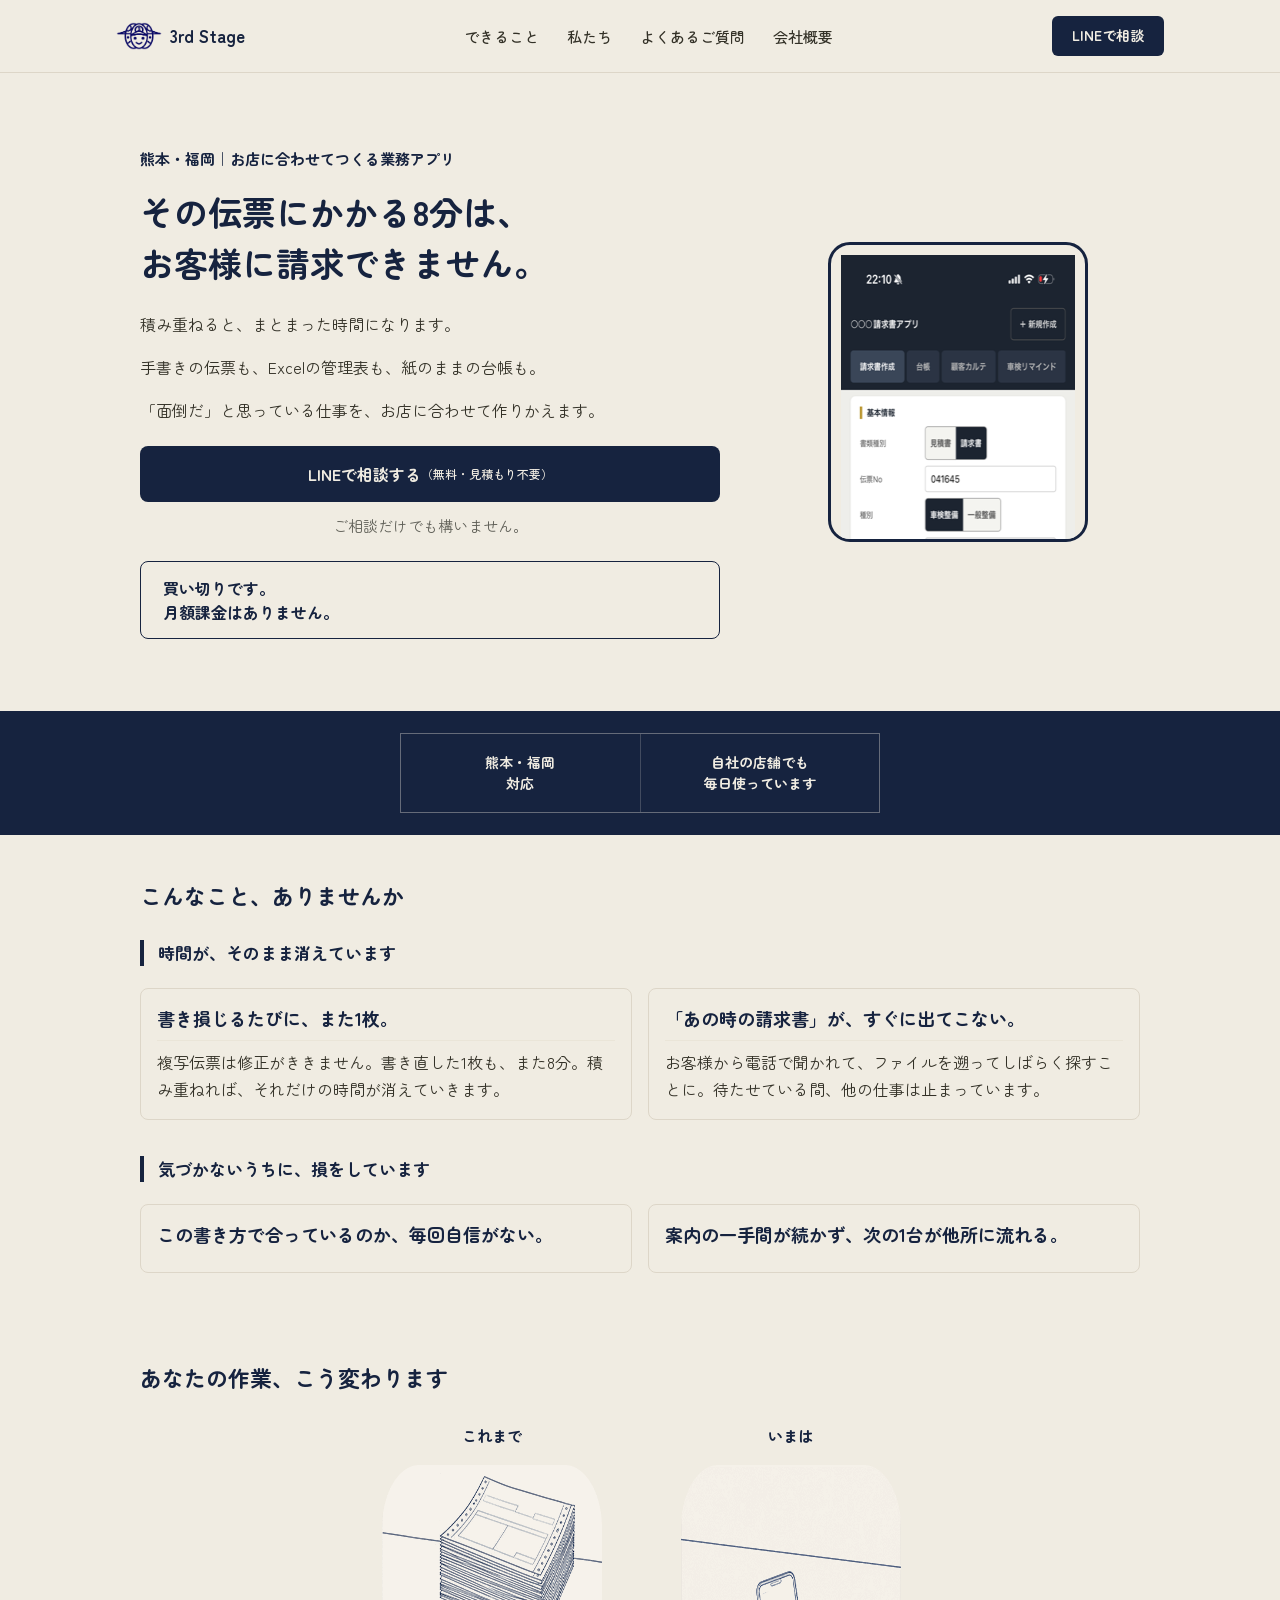
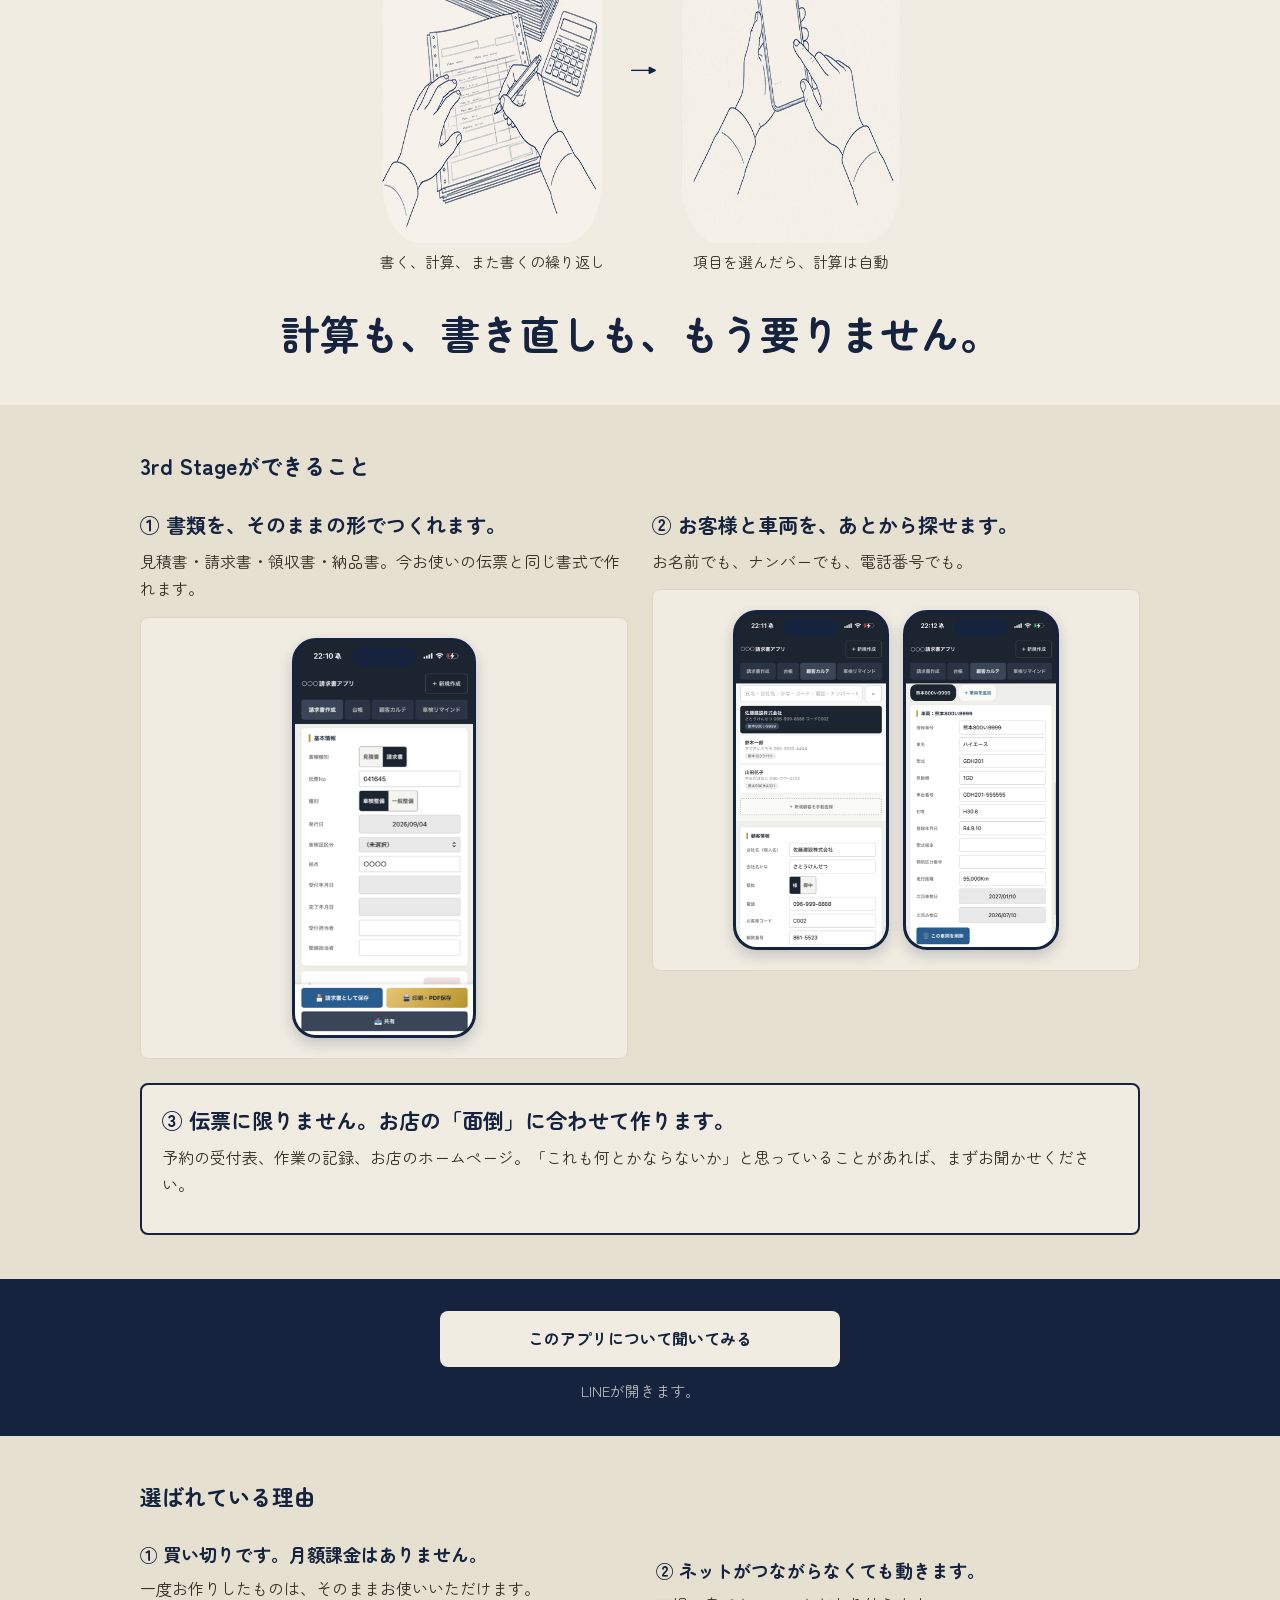
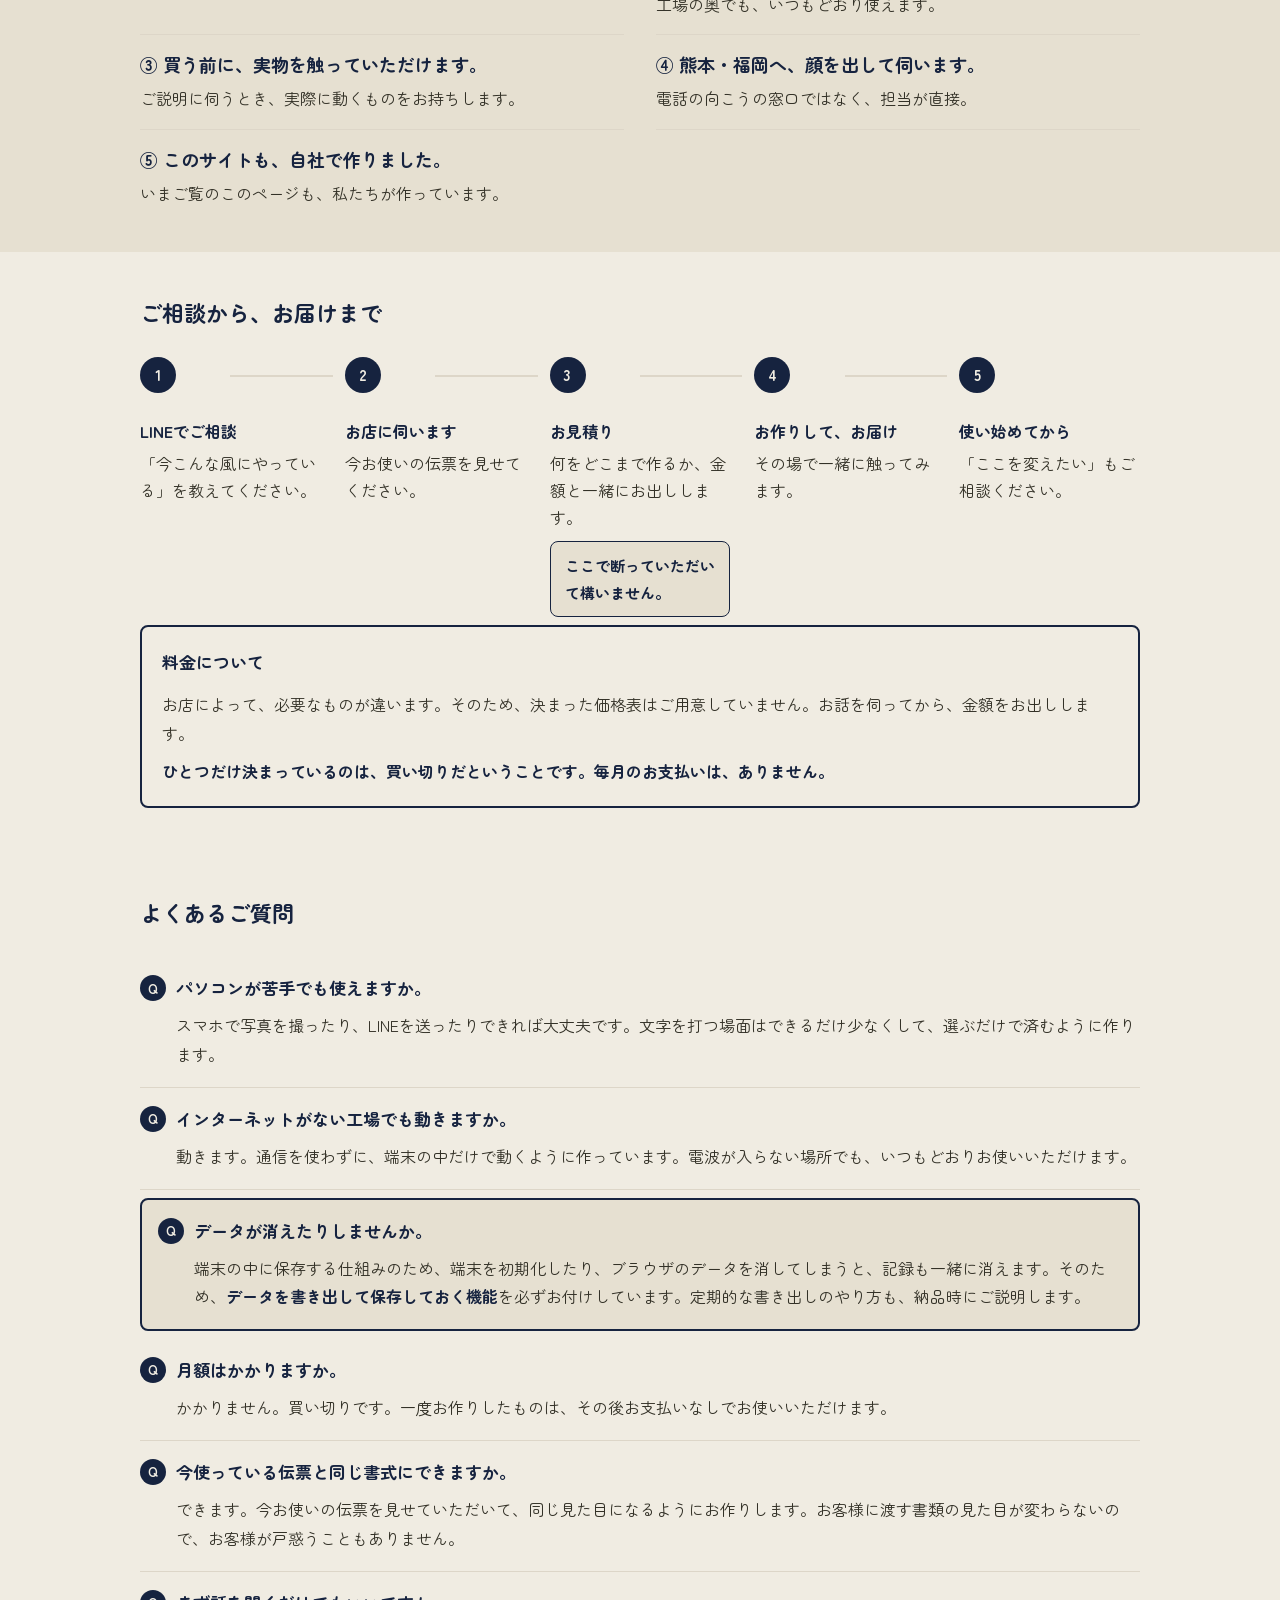
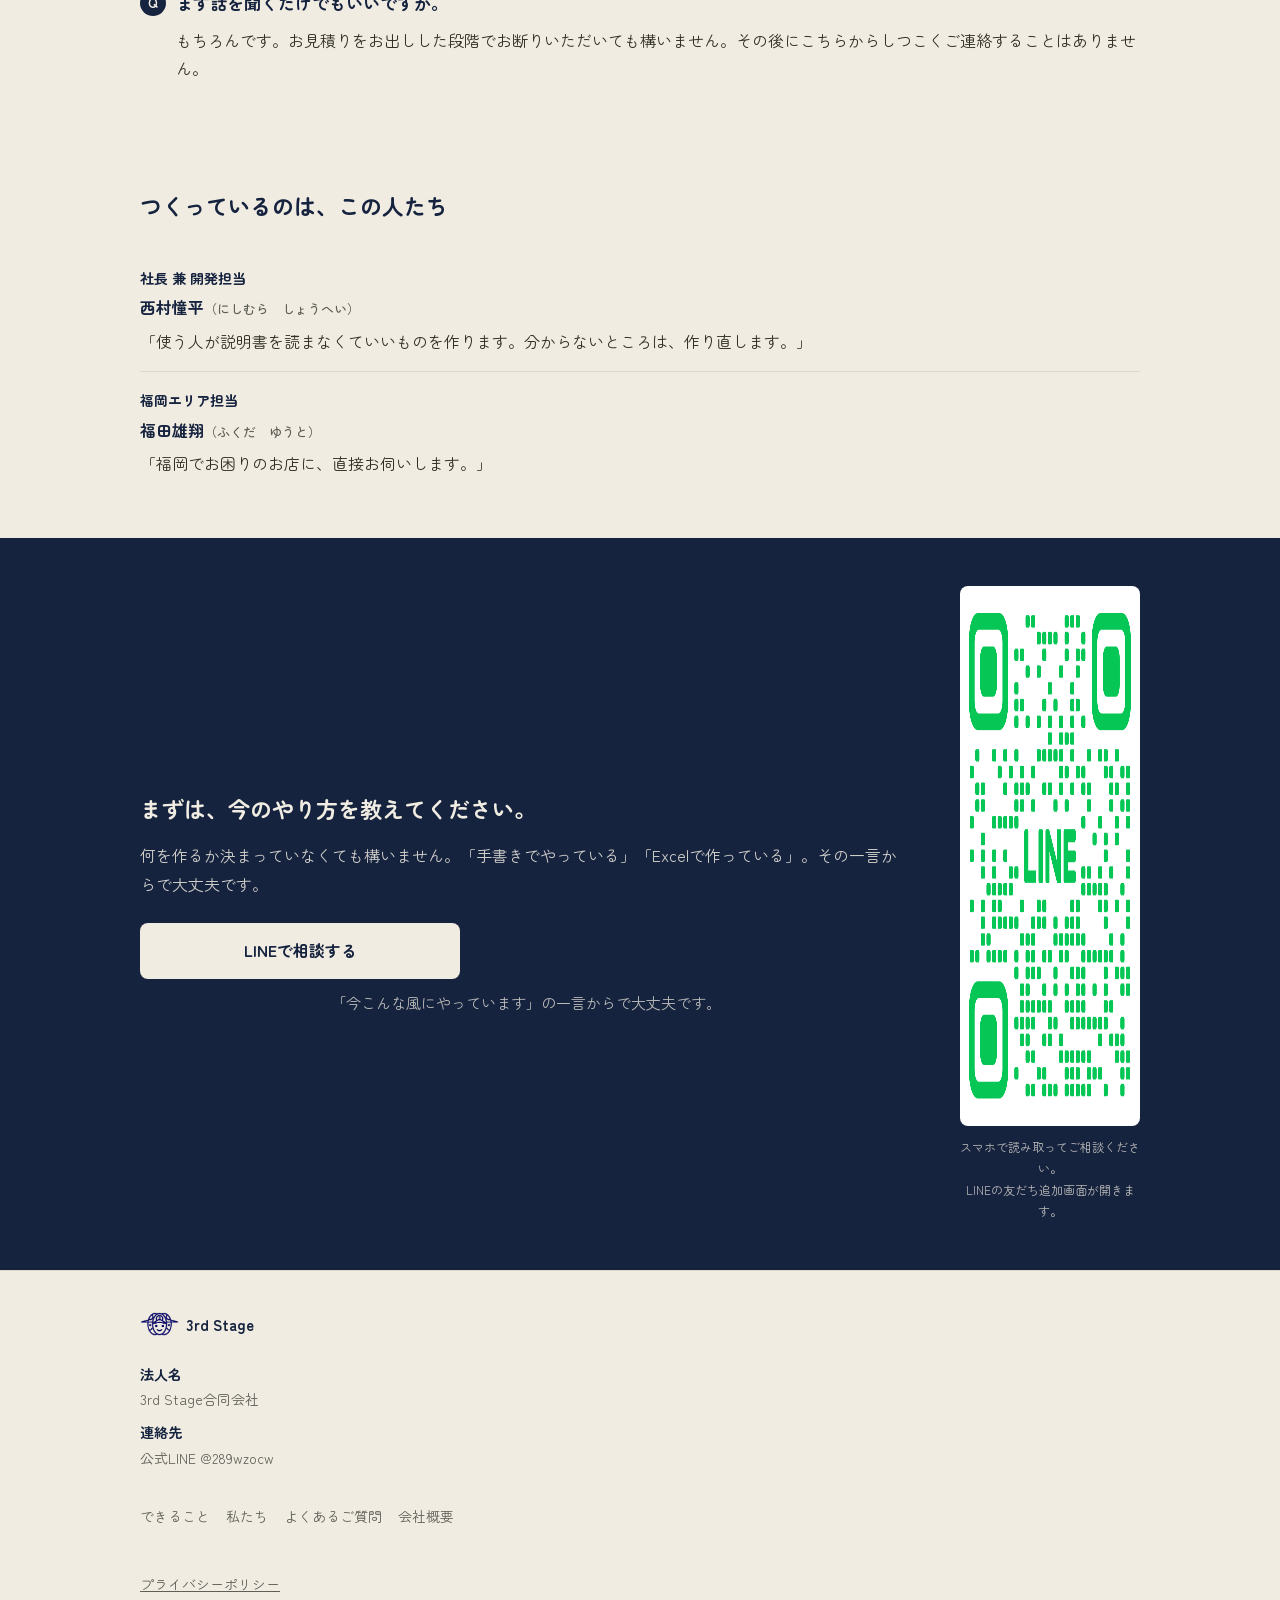
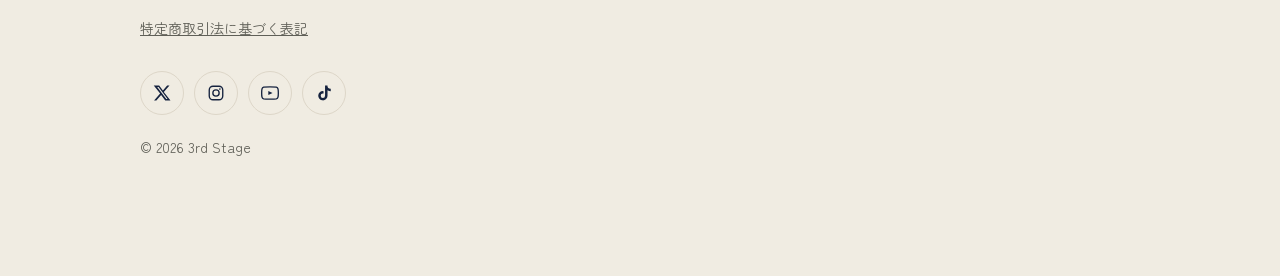
==== site/index.html @ 5455c887 "feat: 3rd Stage公式LPを初回公開用に整備 privacy.html・tokushoho.htmlを新規作成し、SNS実URL・LINE公式URL反映後の 残ブロッカーを解消。素材/許諾" ====
<!DOCTYPE html>
<html lang="ja">
<head>
<meta charset="UTF-8">
<meta name="viewport" content="width=device-width, initial-scale=1, viewport-fit=cover">
<title>3rd Stage｜熊本・福岡のお店の業務をアプリで作りかえます</title>
<meta name="description" content="複写伝票やExcelの管理表、紙の台帳。面倒だと思っている仕事を、お店に合わせたアプリで作りかえます。買い切り・オフライン対応。熊本・福岡の小さなお店へ。">
<meta property="og:title" content="3rd Stage｜熊本・福岡のお店の業務をアプリで作りかえます">
<meta property="og:description" content="複写伝票やExcelの管理表、紙の台帳。面倒だと思っている仕事を、お店に合わせたアプリで作りかえます。買い切り・オフライン対応。">
<meta property="og:type" content="website">
<meta property="og:site_name" content="3rd Stage">
<meta property="og:image" content="assets/img/og-image.jpg">
<!-- TODO:仮 og:url はドメイン確定後に設定 -->
<meta name="twitter:card" content="summary_large_image">
<link rel="icon" href="assets/img/favicon-32.png" sizes="32x32">
<link rel="apple-touch-icon" href="assets/img/apple-touch-icon-180.png">
<link rel="preconnect" href="https://fonts.googleapis.com">
<link rel="preconnect" href="https://fonts.gstatic.com" crossorigin>
<link href="https://fonts.googleapis.com/css2?family=Zen+Maru+Gothic:wght@400;500;700&display=swap" rel="stylesheet">
<link rel="stylesheet" href="assets/css/base.css">
<link rel="stylesheet" href="assets/css/style.css">
</head>
<body>

<!-- ===== 0. ヘッダー ===== -->
<header class="site-header">
  <div class="header-inner">
    <a href="#" class="logo">
      <img src="assets/img/logo-icon.png" alt="3rd Stage" class="logo-icon" width="240" height="146">
      <span class="logo-text">3rd Stage</span>
    </a>
    <nav class="pc-nav">
      <ul>
        <li><a href="#service">できること</a></li>
        <!-- <li><a href="#works">実績</a></li> #works非表示中につき一時的に非表示。復帰時はここも戻す -->
        <li><a href="#about">私たち</a></li>
        <li><a href="#faq">よくあるご質問</a></li>
        <li><a href="#company">会社概要</a></li>
      </ul>
    </nav>
    <a href="https://lin.ee/VlXBZzh" class="pc-cta" target="_blank" rel="noopener">LINEで相談</a>
    <button class="menu-btn" id="menu-open" aria-label="メニューを開く" aria-expanded="false" aria-controls="mobile-menu">
      <svg width="18" height="18" viewBox="0 0 24 24" fill="none" stroke="currentColor" stroke-width="2" stroke-linecap="round" aria-hidden="true"><line x1="3" y1="6" x2="21" y2="6"/><line x1="3" y1="12" x2="21" y2="12"/><line x1="3" y1="18" x2="21" y2="18"/></svg>
      メニュー
    </button>
  </div>
</header>

<div class="mobile-menu" id="mobile-menu" aria-hidden="true">
  <button class="mobile-menu-close" id="menu-close" aria-label="閉じる">&times;</button>
  <nav>
    <a href="#service">できること</a>
    <!-- <a href="#works">実績</a> #works非表示中につき一時的に非表示。復帰時はここも戻す -->
    <a href="#about">私たち</a>
    <a href="#faq">よくあるご質問</a>
    <a href="#company">会社概要</a>
  </nav>
  <div class="cta-wrap">
    <a href="https://lin.ee/VlXBZzh" class="btn-primary" target="_blank" rel="noopener">LINEで相談する</a>
  </div>
</div>

<main>

  <!-- ===== 1. ファーストビュー ===== -->
  <section id="fv">
    <div class="container fv-flex">
      <div class="fv-text">
        <p class="fv-kicker">熊本・福岡｜お店に合わせてつくる業務アプリ</p>
        <h1 class="fv-main">その伝票にかかる8分は、<br>お客様に請求できません。</h1>
        <div class="fv-sub">
          <p>積み重ねると、まとまった時間になります。</p>
          <p>手書きの伝票も、Excelの管理表も、紙のままの台帳も。</p>
          <p>「面倒だ」と思っている仕事を、お店に合わせて作りかえます。</p>
        </div>
        <a href="https://lin.ee/VlXBZzh" class="btn-primary" target="_blank" rel="noopener">LINEで相談する<br><span class="btn-note">（無料・見積もり不要）</span></a>
        <p class="btn-sub-note">ご相談だけでも構いません。</p>
        <div class="fv-emphasis">買い切りです。<br>月額課金はありません。</div>
      </div>
      <div class="fv-visual">
        <div class="phone-frame">
          <!-- 本来は「請求書画面 上部を切り出し＋拡大」の専用ショットに差し替え予定。
               専用素材が撮影できるまでの間、④できることセクションと同じ実画面（app-invoice.png）を暫定流用している -->
          <img src="assets/img/app-invoice.png" alt="請求書作成画面のスマホ表示（仮の伝票データ）" class="fv-shot" width="294" height="640" loading="lazy">
        </div>
      </div>
    </div>
  </section>

  <!-- ===== 2. 信頼バー ===== -->
  <section id="trust">
    <div class="container">
      <!-- 実数字が確定するまで、確定済みの2項目のみ2カラムで表示。
           数字が用意でき次第、下記コメントの2セルを戻してtrust-grid--2をtrust-gridに戻す -->
      <div class="trust-grid trust-grid--2">
        <div class="trust-cell">熊本・福岡<br>対応</div>
        <!-- <div class="trust-cell">制作アプリ<br><span class="todo">仮</span>◯本</div> -->
        <!-- <div class="trust-cell">導入店舗<br><span class="todo">仮</span>◯店</div> --> <!-- TODO:仮 1店の場合は「導入店舗の声を掲載」に差し替え -->
        <div class="trust-cell">自社の店舗でも<br>毎日使っています</div>
      </div>
    </div>
  </section>

  <!-- ===== 3. お困りごと ===== -->
  <section id="trouble">
    <div class="container">
      <h2 class="section-heading">こんなこと、ありませんか</h2>

      <div class="trouble-group">
        <p class="trouble-group-heading">時間が、そのまま消えています</p>
        <div class="trouble-group-flex">
          <div class="trouble-card">
            <p class="trouble-card-title">書き損じるたびに、また1枚。</p>
            <div class="trouble-card-divider"></div>
            <p class="trouble-card-body">複写伝票は修正がききません。書き直した1枚も、また8分。積み重ねれば、それだけの時間が消えていきます。</p>
          </div>
          <div class="trouble-card">
            <p class="trouble-card-title">「あの時の請求書」が、すぐに出てこない。</p>
            <div class="trouble-card-divider"></div>
            <p class="trouble-card-body">お客様から電話で聞かれて、ファイルを遡ってしばらく探すことに。待たせている間、他の仕事は止まっています。</p>
          </div>
        </div>
      </div>

      <div class="trouble-group">
        <p class="trouble-group-heading">気づかないうちに、損をしています</p>
        <div class="trouble-group-flex">
          <div class="trouble-card">
            <p class="trouble-card-title">この書き方で合っているのか、毎回自信がない。</p>
          </div>
          <div class="trouble-card">
            <p class="trouble-card-title">案内の一手間が続かず、次の1台が他所に流れる。</p>
          </div>
        </div>
      </div>
    </div>
  </section>

  <!-- ===== 3.5 ビフォーアフター（新規追加） ===== -->
  <section id="before-after">
    <div class="container">
      <h2 class="section-heading">あなたの作業、こう変わります</h2>
      <div class="ba-flex">
        <p class="ba-label">これまで</p>
        <span aria-hidden="true"></span>
        <p class="ba-label">いまは</p>

        <div class="ba-block">
          <img class="ba-visual" src="assets/img/illust-tegaki.png" alt="複写伝票に手書きし、電卓で計算している様子" width="374" height="378" loading="lazy">
          <p class="ba-caption">書く、計算、また書くの繰り返し</p>
        </div>
        <div class="ba-arrow" aria-hidden="true">→</div>
        <div class="ba-block">
          <img class="ba-visual" src="assets/img/illust-sumaho.png" alt="スマホで項目を選んで入力している様子" width="374" height="378" loading="lazy">
          <p class="ba-caption">項目を選んだら、計算は自動</p>
        </div>
      </div>
      <p class="ba-closing">計算も、書き直しも、もう要りません。</p>
    </div>
  </section>

  <!-- ===== 4. 3rdStageができること ===== -->
  <section id="service">
    <div class="container">
      <h2 class="section-heading">3rd Stageができること</h2>

      <div class="service-grid-top">
        <div class="service-item">
          <p class="service-title">① 書類を、そのままの形でつくれます。</p>
          <p class="service-body">見積書・請求書・領収書・納品書。今お使いの伝票と同じ書式で作れます。</p>
          <div class="app-shot-stage">
            <div class="device-frame">
              <img src="assets/img/app-invoice.png" alt="請求書作成画面のスマホ表示（仮の伝票データ）" width="294" height="640" loading="lazy">
            </div>
          </div>
        </div>
        <div class="service-item">
          <p class="service-title">② お客様と車両を、あとから探せます。<!-- TODO: 業種別LPでは「車両」→「お客様の記録」に差し替え --></p>
          <p class="service-body">お名前でも、ナンバーでも、電話番号でも。</p>
          <div class="app-shot-stage two-up">
            <div class="device-frame">
              <img src="assets/img/app-customer-search.png" alt="顧客をナンバーや名前で検索する画面（仮の顧客データ）" width="294" height="640" loading="lazy">
            </div>
            <div class="device-frame">
              <img src="assets/img/app-vehicle.png" alt="車両情報を表示する画面（仮の車検証データ）" width="294" height="640" loading="lazy">
            </div>
          </div>
        </div>
      </div>

      <div class="service-item emphasis">
        <p class="service-title">③ 伝票に限りません。お店の「面倒」に合わせて作ります。</p>
        <p class="service-body">予約の受付表、作業の記録、お店のホームページ。「これも何とかならないか」と思っていることがあれば、まずお聞かせください。</p>
        <!-- 実画面スクリーンショットが撮影できるまで非表示。撮影後は以下を戻す
        <div class="placeholder-box ratio-16-10">[ミエルカ 統計画面]</div> TODO:仮 仮データ_サンプル.jsonで撮影して差し替え -->
      </div>
    </div>
  </section>

  <!-- ===== 5. 導入事例（店名・実物写真・お客様の声が掲載許諾/素材待ちのため非表示中） ===== -->
  <!-- <template>は中身がブラウザに描画されないタグ。素材と許諾が揃ったら
       この<template>タグと閉じタグだけを削除すれば元のまま復帰する -->
  <template data-hidden-section="case">
  <section id="case">
    <div class="container">
      <h2 class="section-heading">導入していただいています</h2>
      <p class="case-store">熊本県内・整備工場A様<!-- TODO:仮 実名は掲載許諾待ち --></p>

      <div class="case-flex">
        <div class="case-block">
          <p class="case-label">これまで</p>
          <div class="placeholder-box ratio-4-3">[手書き複写伝票の実物写真]<!-- TODO:仮 自然光・無地背景・水平で撮影して差し替え --></div>
          <p class="case-text">複写伝票に手書き。控えはファイルに綴じて保管。</p>
        </div>
        <div class="case-arrow" aria-hidden="true">→</div>
        <div class="case-block">
          <p class="case-label">いまは</p>
          <div class="placeholder-box ratio-4-3">[アプリの請求書画面]<!-- TODO:仮 ダミーデータで撮影して差し替え --></div>
          <p class="case-text">選ぶだけで1枚できあがり。過去の分もお名前で探せます。</p>
        </div>
      </div>

      <div class="case-voice">
        「<span class="todo">仮</span>お客様の声」<!-- TODO:仮 掲載許諾が下りなければこのブロックごと非表示（構造は崩れない） -->
        <span class="who">— A様</span>
      </div>
    </div>
  </section>
  </template>

  <!-- ===== 6. 中間CTA ===== -->
  <section id="mid-cta">
    <div class="container mid-cta-container">
      <a href="https://lin.ee/VlXBZzh" class="btn-primary" target="_blank" rel="noopener">このアプリについて聞いてみる</a>
      <p class="btn-sub-note">LINEが開きます。</p>
    </div>
  </section>

  <!-- ===== 7. 制作実績（サムネイル4点が未撮影のため非表示中） ===== -->
  <!-- サムネイル画像が揃ったら<template>タグと閉じタグだけ削除すれば復帰する。
       復帰時はヘッダーPCナビ・モバイルメニュー・フッターナビの「実績」リンク（#works）も合わせて戻すこと -->
  <template data-hidden-section="works">
  <section id="works">
    <div class="container">
      <h2 class="section-heading">つくったもの</h2>
      <div class="works-grid">
        <div class="works-item">
          <div class="placeholder-box ratio-4-3">[サムネイル]</div>
          <div class="works-body">
            <p class="works-name">ケンズ請求書アプリ</p>
            <p class="works-desc">整備工場向け 見積・請求</p>
            <span class="works-tag">業務アプリ</span>
          </div>
        </div>
        <div class="works-item">
          <div class="placeholder-box ratio-4-3">[サムネイル]</div>
          <div class="works-body">
            <p class="works-name">ミエルカ</p>
            <p class="works-desc">売上管理・分析</p>
            <span class="works-tag">業務アプリ</span>
          </div>
        </div>
        <div class="works-item">
          <div class="placeholder-box ratio-4-3">[サムネイル]</div>
          <div class="works-body">
            <p class="works-name">SKZK診断</p>
            <p class="works-desc">診断コンテンツサイト</p>
            <span class="works-tag">サイト制作</span>
          </div>
        </div>
        <div class="works-item">
          <div class="placeholder-box ratio-4-3">[サムネイル]</div>
          <div class="works-body">
            <p class="works-name">ガチャグイッ!!</p>
            <p class="works-desc">飲みげーアプリ</p>
            <span class="works-tag">アプリ（iOS）</span>
          </div>
        </div>
      </div>
    </div>
  </section>
  </template>

  <!-- ===== 8. 選ばれる理由 ===== -->
  <section id="reasons">
    <div class="container">
      <h2 class="section-heading">選ばれている理由</h2>
      <div class="reasons-grid">
        <div class="reason-item">
          <p class="reason-title">① 買い切りです。月額課金はありません。</p>
          <p class="reason-body">一度お作りしたものは、そのままお使いいただけます。</p>
        </div>
        <div class="reason-item">
          <p class="reason-title">② ネットがつながらなくても動きます。</p>
          <p class="reason-body">工場の奥でも、いつもどおり使えます。</p>
        </div>
        <div class="reason-item">
          <p class="reason-title">③ 買う前に、実物を触っていただけます。</p>
          <p class="reason-body">ご説明に伺うとき、実際に動くものをお持ちします。</p>
        </div>
        <div class="reason-item">
          <p class="reason-title">④ 熊本・福岡へ、顔を出して伺います。</p>
          <p class="reason-body">電話の向こうの窓口ではなく、担当が直接。</p>
        </div>
        <div class="reason-item full">
          <p class="reason-title">⑤ このサイトも、自社で作りました。</p>
          <p class="reason-body">いまご覧のこのページも、私たちが作っています。</p>
        </div>
      </div>
    </div>
  </section>

  <!-- ===== 9. 流れ + 料金 ===== -->
  <section id="flow">
    <div class="container">
      <h2 class="section-heading">ご相談から、お届けまで</h2>

      <div class="flow-flex">
        <div class="flow-step">
          <div class="flow-num">1</div>
          <div>
            <p class="flow-title">LINEでご相談</p>
            <p class="flow-body">「今こんな風にやっている」を教えてください。</p>
          </div>
        </div>
        <div class="flow-step">
          <div class="flow-num">2</div>
          <div>
            <p class="flow-title">お店に伺います</p>
            <p class="flow-body">今お使いの伝票を見せてください。</p>
          </div>
        </div>
        <div class="flow-step">
          <div class="flow-num">3</div>
          <div>
            <p class="flow-title">お見積り</p>
            <p class="flow-body">何をどこまで作るか、金額と一緒にお出しします。</p>
            <div class="flow-emphasis">ここで断っていただいて構いません。</div>
          </div>
        </div>
        <div class="flow-step">
          <div class="flow-num">4</div>
          <div>
            <p class="flow-title">お作りして、お届け</p>
            <p class="flow-body">その場で一緒に触ってみます。</p>
          </div>
        </div>
        <div class="flow-step">
          <div class="flow-num">5</div>
          <div>
            <p class="flow-title">使い始めてから</p>
            <p class="flow-body">「ここを変えたい」もご相談ください。</p>
          </div>
        </div>
      </div>

      <div class="price-box">
        <p class="price-heading">料金について</p>
        <p class="price-body">
          お店によって、必要なものが違います。そのため、決まった価格表はご用意していません。お話を伺ってから、金額をお出しします。
          <span class="strong-line">ひとつだけ決まっているのは、買い切りだということです。毎月のお支払いは、ありません。</span>
        </p>
      </div>
    </div>
  </section>

  <!-- ===== 10. よくあるご質問 ===== -->
  <section id="faq">
    <div class="container">
      <h2 class="section-heading">よくあるご質問</h2>

      <div class="faq-item">
        <p class="faq-q"><span class="badge">Q</span>パソコンが苦手でも使えますか。</p>
        <p class="faq-a">スマホで写真を撮ったり、LINEを送ったりできれば大丈夫です。文字を打つ場面はできるだけ少なくして、選ぶだけで済むように作ります。</p>
      </div>

      <div class="faq-item">
        <p class="faq-q"><span class="badge">Q</span>インターネットがない工場でも動きますか。</p>
        <p class="faq-a">動きます。通信を使わずに、端末の中だけで動くように作っています。電波が入らない場所でも、いつもどおりお使いいただけます。</p>
      </div>

      <div class="faq-item emphasis">
        <p class="faq-q"><span class="badge">Q</span>データが消えたりしませんか。</p>
        <p class="faq-a">端末の中に保存する仕組みのため、端末を初期化したり、ブラウザのデータを消してしまうと、記録も一緒に消えます。そのため、<strong>データを書き出して保存しておく機能</strong>を必ずお付けしています。定期的な書き出しのやり方も、納品時にご説明します。</p>
      </div>

      <div class="faq-item">
        <p class="faq-q"><span class="badge">Q</span>月額はかかりますか。</p>
        <p class="faq-a">かかりません。買い切りです。一度お作りしたものは、その後お支払いなしでお使いいただけます。</p>
      </div>

      <div class="faq-item">
        <p class="faq-q"><span class="badge">Q</span>今使っている伝票と同じ書式にできますか。</p>
        <p class="faq-a">できます。今お使いの伝票を見せていただいて、同じ見た目になるようにお作りします。お客様に渡す書類の見た目が変わらないので、お客様が戸惑うこともありません。</p>
      </div>

      <div class="faq-item">
        <p class="faq-q"><span class="badge">Q</span>まず話を聞くだけでもいいですか。</p>
        <p class="faq-a">もちろんです。お見積りをお出しした段階でお断りいただいても構いません。その後にこちらからしつこくご連絡することはありません。</p>
      </div>
    </div>
  </section>

  <!-- ===== 11. 私たちについて ===== -->
  <section id="about">
    <div class="container">
      <h2 class="section-heading">つくっているのは、この人たち</h2>

      <!-- メンバー写真2名分は撮影・掲載可否確認待ちのため非表示。
           用意でき次第、各member-itemの直後に
           <div class="member-photo"><img src="assets/img/member-xxx.jpg" alt="..." width="80" height="80"></div>
           をmember-bodyの前に戻す（member-photoのCSSは維持済み） -->
      <div class="member-item">
        <div class="member-body">
          <p class="member-role">社長 兼 開発担当</p>
          <p class="member-name">西村憧平<span class="member-kana">（にしむら　しょうへい）</span></p>
          <p class="member-quote">「使う人が説明書を読まなくていいものを作ります。分からないところは、作り直します。」</p>
        </div>
      </div>

      <div class="member-item">
        <div class="member-body">
          <p class="member-role">福岡エリア担当<!-- TODO:仮 掲載可否 確認待ち --></p>
          <p class="member-name">福田雄翔<span class="member-kana">（ふくだ　ゆうと）</span></p>
          <p class="member-quote">「福岡でお困りのお店に、直接お伺いします。」</p>
        </div>
      </div>
    </div>
  </section>

  <!-- ===== 12. 最終CTA ===== -->
  <section id="final-cta">
    <div class="container final-flex">
      <div class="final-text">
        <h2 class="final-heading">まずは、今のやり方を教えてください。</h2>
        <p class="final-body">何を作るか決まっていなくても構いません。「手書きでやっている」「Excelで作っている」。その一言からで大丈夫です。</p>
        <a href="https://lin.ee/VlXBZzh" class="btn-primary final-cta-btn" target="_blank" rel="noopener">LINEで相談する</a>
        <p class="btn-sub-note">「今こんな風にやっています」の一言からで大丈夫です。</p>
      </div>
      <div class="final-qr">
        <img src="assets/img/qr-line.png" alt="3rd Stage公式LINEアカウント 友だち追加QRコード" class="qr-img" width="540" height="540" loading="lazy">
        <p>スマホで読み取ってご相談ください。<br>LINEの友だち追加画面が開きます。</p>
      </div>
    </div>
  </section>


</main>

<!-- ===== 13. フッター ===== -->
<footer id="company">
  <div class="container">
    <div class="footer-logo">
      <img src="assets/img/logo-icon.png" alt="" width="240" height="146">
      <span>3rd Stage</span>
    </div>
    <dl class="footer-company">
      <dt>法人名</dt><dd>3rd Stage合同会社</dd>
      <dt>連絡先</dt><dd>公式LINE @289wzocw</dd>
    </dl>
    <nav class="footer-nav">
      <a href="#service">できること</a>
      <!-- <a href="#works">実績</a> #works非表示中につき一時的に非表示。復帰時はここも戻す -->
      <a href="#about">私たち</a>
      <a href="#faq">よくあるご質問</a>
      <a href="#company">会社概要</a>
    </nav>
    <div class="footer-legal">
      <a href="privacy.html">プライバシーポリシー</a>
      <a href="tokushoho.html">特定商取引法に基づく表記</a>
    </div>
    <div class="footer-sns">
      <a href="https://x.com/3rdstagepr" target="_blank" rel="noopener">
        <svg viewBox="0 0 24 24" width="18" height="18" fill="currentColor" aria-hidden="true"><path d="M18.9 2H22l-7.6 8.7L23.3 22h-7l-5.5-7.2L4.5 22H1.4l8.1-9.3L1 2h7.2l5 6.6L18.9 2Zm-1.2 18h1.7L7.4 4H5.6l12.1 16Z"/></svg>
        <span class="sns-label">X（旧Twitter）</span>
      </a>
      <a href="https://www.instagram.com/3rdstage.pr/" target="_blank" rel="noopener">
        <svg viewBox="0 0 24 24" width="18" height="18" fill="none" stroke="currentColor" stroke-width="1.8" aria-hidden="true"><rect x="3" y="3" width="18" height="18" rx="5"/><circle cx="12" cy="12" r="4.2"/><circle cx="17.2" cy="6.8" r="1.1" fill="currentColor" stroke="none"/></svg>
        <span class="sns-label">Instagram</span>
      </a>
      <a href="https://www.youtube.com/@3rdStagepr" target="_blank" rel="noopener">
        <svg viewBox="0 0 24 24" width="20" height="20" fill="currentColor" aria-hidden="true"><path d="M22 12s0-3.4-.4-5a2.8 2.8 0 0 0-2-2C17.9 4.6 12 4.6 12 4.6s-5.9 0-7.6.4a2.8 2.8 0 0 0-2 2C2 8.6 2 12 2 12s0 3.4.4 5a2.8 2.8 0 0 0 2 2c1.7.4 7.6.4 7.6.4s5.9 0 7.6-.4a2.8 2.8 0 0 0 2-2c.4-1.6.4-5 .4-5Z" stroke="currentColor" stroke-width="0" fill-opacity="0"/><path d="M22 12s0-3.4-.4-5a2.8 2.8 0 0 0-2-2C17.9 4.6 12 4.6 12 4.6s-5.9 0-7.6.4a2.8 2.8 0 0 0-2 2C2 8.6 2 12 2 12s0 3.4.4 5a2.8 2.8 0 0 0 2 2c1.7.4 7.6.4 7.6.4s5.9 0 7.6-.4a2.8 2.8 0 0 0 2-2c.4-1.6.4-5 .4-5Z" fill="none" stroke="currentColor" stroke-width="1.6"/><path d="M10 9.6 15 12l-5 2.4Z" fill="currentColor"/></svg>
        <span class="sns-label">YouTube</span>
      </a>
      <a href="https://www.tiktok.com/@3rd.stageai" target="_blank" rel="noopener">
        <svg viewBox="0 0 24 24" width="18" height="18" fill="currentColor" aria-hidden="true"><path d="M16.6 2h-3.2v13.6a2.9 2.9 0 1 1-2.9-2.9c.3 0 .6 0 .9.1v-3.3a6.2 6.2 0 1 0 5.3 6.1V8.2a7.6 7.6 0 0 0 4.3 1.3V6.3a4.3 4.3 0 0 1-4.4-4.3Z"/></svg>
        <span class="sns-label">TikTok</span>
      </a>
    </div>
    <p>&copy; 2026 3rd Stage</p>
  </div>
</footer>

<!-- ===== 14. 追従CTAバー（SPのみ・FV通過後に表示） ===== -->
<div id="follow-bar">
  <a href="https://lin.ee/VlXBZzh" class="btn-primary" target="_blank" rel="noopener">LINEで相談する<br><span class="btn-note">（無料・見積もり不要）</span></a>
</div>

<script src="assets/js/main.js"></script>

<script type="application/ld+json">
{
  "@context": "https://schema.org",
  "@type": "FAQPage",
  "mainEntity": [
    {
      "@type": "Question",
      "name": "パソコンが苦手でも使えますか。",
      "acceptedAnswer": { "@type": "Answer", "text": "スマホで写真を撮ったり、LINEを送ったりできれば大丈夫です。文字を打つ場面はできるだけ少なくして、選ぶだけで済むように作ります。" }
    },
    {
      "@type": "Question",
      "name": "インターネットがない工場でも動きますか。",
      "acceptedAnswer": { "@type": "Answer", "text": "動きます。通信を使わずに、端末の中だけで動くように作っています。電波が入らない場所でも、いつもどおりお使いいただけます。" }
    },
    {
      "@type": "Question",
      "name": "データが消えたりしませんか。",
      "acceptedAnswer": { "@type": "Answer", "text": "端末の中に保存する仕組みのため、端末を初期化したり、ブラウザのデータを消してしまうと、記録も一緒に消えます。そのため、データを書き出して保存しておく機能を必ずお付けしています。定期的な書き出しのやり方も、納品時にご説明します。" }
    },
    {
      "@type": "Question",
      "name": "月額はかかりますか。",
      "acceptedAnswer": { "@type": "Answer", "text": "かかりません。買い切りです。一度お作りしたものは、その後お支払いなしでお使いいただけます。" }
    },
    {
      "@type": "Question",
      "name": "今使っている伝票と同じ書式にできますか。",
      "acceptedAnswer": { "@type": "Answer", "text": "できます。今お使いの伝票を見せていただいて、同じ見た目になるようにお作りします。お客様に渡す書類の見た目が変わらないので、お客様が戸惑うこともありません。" }
    },
    {
      "@type": "Question",
      "name": "まず話を聞くだけでもいいですか。",
      "acceptedAnswer": { "@type": "Answer", "text": "もちろんです。お見積りをお出しした段階でお断りいただいても構いません。その後にこちらからしつこくご連絡することはありません。" }
    }
  ]
}
</script>

</body>
</html>
---- site/assets/css/base.css ----
/* ===========================================================
   3rd Stage 公式LP - base.css
   リセット / CSS変数（配色・書体・余白・部品の規則）

   配色はLP専用の例外設定。3rd Stage全体のブランドカラー
   （紺 #1A1A6E / 生成り白 #FBFAF6）とは異なる。ロゴ画像自体は
   原本の #1A1A6E のまま（意図的な選択。詳細は CLAUDE.md 参照）。

   余白・書体階層・部品の規則（角丸8px等）は design canvas の
   採用案（B案）に基づく。
   =========================================================== */

:root {
  /* ---- LP専用配色 ---- */
  --color-navy: #16233F;
  --color-cream: #F0ECE2;
  --color-text: #333127;
  --color-text-sub: #5f5f57;
  --color-border: #ddd6c8;
  --color-border-soft: #eae5d8;
  --color-emphasis-bg: #e6e0d1;
  --color-invert-bg: var(--color-navy);
  --color-invert-text: var(--color-cream);
  --color-placeholder-bg: #e3ded0;
  --color-placeholder-border: #b9b2a0;
  --color-placeholder-text: #9a917c;
  --color-todo-bg: #fff3c4;
  --color-todo-text: #6b5400;
  --color-link-hover: #0d1730;

  /* ---- 書体 ---- */
  --font: 'Zen Maru Gothic', 'Hiragino Maru Gothic ProN', 'Noto Sans JP', sans-serif;

  /* ---- 余白・部品の規則（design canvas B案） ---- */
  --radius: 8px;
  --space-section: 44px;
  --header-h: 56px;
  --header-h-pc: 72px;
  --follow-h: 76px;
  --max-width: 1080px;
  --safe-top: env(safe-area-inset-top, 0px);
  --safe-bottom: env(safe-area-inset-bottom, 0px);
}

* { box-sizing: border-box; }
html { -webkit-text-size-adjust: 100%; }

body {
  margin: 0;
  font-family: var(--font);
  color: var(--color-text);
  background: var(--color-cream);
  font-size: 16px;
  line-height: 1.8;
  -webkit-font-smoothing: antialiased;
}

img { max-width: 100%; display: block; }
a { color: inherit; text-decoration: none; }
a:hover { color: var(--color-link-hover); }
ul { margin: 0; padding: 0; list-style: none; }
h1, h2, h3, p, dl, dd { margin: 0; }
button { font-family: inherit; cursor: pointer; background: none; border: none; padding: 0; }

.container {
  max-width: var(--max-width);
  margin: 0 auto;
  padding: 0 20px;
}

@media (min-width: 768px) {
  .container { padding: 0 40px; }
}

/* ---- 汎用部品 ---- */
.section-heading {
  font-size: 22px;
  font-weight: 700;
  line-height: 1.5;
  color: var(--color-navy);
  margin-bottom: 28px;
}

.placeholder-box {
  background: var(--color-placeholder-bg);
  border: 1px dashed var(--color-placeholder-border);
  border-radius: var(--radius);
  color: var(--color-placeholder-text);
  display: flex;
  align-items: center;
  justify-content: center;
  text-align: center;
  font-size: 13px;
  line-height: 1.6;
  padding: 8px;
  width: 100%;
}
.ratio-16-10 { aspect-ratio: 16 / 10; }
.ratio-4-3 { aspect-ratio: 4 / 3; }
.ratio-1-1 { aspect-ratio: 1 / 1; border-radius: 50%; }

.todo {
  display: inline-block;
  background: var(--color-todo-bg);
  color: var(--color-todo-text);
  font-size: 11px;
  font-weight: 700;
  padding: 1px 6px;
  border-radius: 3px;
  margin: 0 2px;
  vertical-align: middle;
}

.btn-primary {
  display: flex;
  align-items: center;
  justify-content: center;
  width: 100%;
  height: 56px;
  background: var(--color-navy);
  color: var(--color-cream);
  font-size: 16px;
  font-weight: 700;
  border: none;
  border-radius: var(--radius);
  text-align: center;
  line-height: 1.4;
  padding: 8px 16px;
}
.btn-primary:hover { color: var(--color-cream); background: var(--color-link-hover); }
.btn-primary .btn-note { font-size: 12px; font-weight: 500; }

.btn-sub-note {
  text-align: center;
  font-size: 15px;
  color: var(--color-text-sub);
  margin-top: 10px;
}
---- site/assets/css/style.css ----
/* ===========================================================
   3rd Stage 公式LP - style.css
   セクション別スタイル（SP基準 375px〜430px／PCは768px以上）
   =========================================================== */

section { scroll-margin-top: calc(var(--header-h) + var(--safe-top) + 8px); }

/* ===== 0. ヘッダー ===== */
header.site-header {
  position: sticky;
  top: 0;
  z-index: 100;
  background: var(--color-cream);
  border-bottom: 1px solid var(--color-border);
  padding-top: var(--safe-top);
}
.header-inner {
  max-width: var(--max-width);
  margin: 0 auto;
  height: var(--header-h);
  padding: 0 16px;
  display: flex;
  align-items: center;
  justify-content: space-between;
}
.logo {
  display: flex;
  align-items: center;
  gap: 8px;
  padding: 8px 0;
  min-height: 44px;
}
.logo-icon { height: 28px; width: auto; display: block; }
.logo-text { font-size: 17px; font-weight: 700; color: var(--color-navy); }

.menu-btn {
  display: flex;
  align-items: center;
  gap: 4px;
  min-width: 44px;
  min-height: 44px;
  padding: 8px 10px;
  border: 1px solid var(--color-border);
  border-radius: 6px;
  font-size: 14px;
  font-weight: 700;
  color: var(--color-navy);
}
.menu-btn svg { display: block; }

.pc-nav { display: none; }
.pc-nav ul { display: flex; align-items: center; gap: 28px; }
.pc-nav a { font-size: 15px; font-weight: 500; }
.pc-cta {
  display: none;
  align-items: center;
  justify-content: center;
  height: 40px;
  padding: 0 20px;
  background: var(--color-navy);
  color: var(--color-cream);
  border-radius: 6px;
  font-weight: 700;
  font-size: 14px;
}
.pc-cta:hover { color: var(--color-cream); background: var(--color-link-hover); }

/* モバイルメニュー：全画面オーバーレイ */
.mobile-menu {
  position: fixed;
  inset: 0;
  background: var(--color-cream);
  z-index: 200;
  padding-top: calc(var(--safe-top) + var(--header-h));
  padding-bottom: var(--safe-bottom);
  display: none;
  flex-direction: column;
}
.mobile-menu.open { display: flex; }
/* モバイルメニュー表示中は背面のスクロールを止める */
body.menu-open-lock { overflow: hidden; overscroll-behavior: none; }
.mobile-menu-close {
  position: absolute;
  top: calc(var(--safe-top) + 8px);
  right: 16px;
  min-width: 44px;
  min-height: 44px;
  border: 1px solid var(--color-border);
  border-radius: 6px;
  font-size: 20px;
  color: var(--color-navy);
}
.mobile-menu nav { flex: 1; overflow-y: auto; }
.mobile-menu nav a {
  display: flex;
  align-items: center;
  height: 56px;
  padding: 0 24px;
  border-bottom: 1px solid var(--color-border);
  font-size: 17px;
  font-weight: 700;
  color: var(--color-navy);
}
.mobile-menu .cta-wrap { padding: 20px 24px; }

/* ===== 1. ファーストビュー ===== */
#fv { padding: var(--space-section) 0; background: var(--color-cream); }
.fv-kicker { font-size: 15px; color: var(--color-navy); font-weight: 700; margin-bottom: 14px; }
.fv-main {
  font-size: 27px;
  font-weight: 700;
  line-height: 1.5;
  color: var(--color-navy);
  margin-bottom: 22px;
}
.fv-sub { font-size: 16px; line-height: 1.8; color: var(--color-text); margin-bottom: 22px; }
.fv-sub p { margin-bottom: 14px; }
.fv-sub p:last-child { margin-bottom: 0; }
.fv-emphasis {
  margin-top: 22px;
  border: 1px solid var(--color-navy);
  border-radius: var(--radius);
  padding: 14px 22px;
  text-align: center;
  font-size: 16px;
  font-weight: 700;
  color: var(--color-navy);
  line-height: 1.5;
}
.fv-visual { margin-top: 32px; }
.phone-frame {
  max-width: 260px;
  margin: 0 auto;
  border: 3px solid var(--color-navy);
  border-radius: 22px;
  padding: 10px;
  height: 300px;
  overflow: hidden;
  position: relative;
}
.phone-frame .placeholder-box { height: 380px; } /* 下端で切れて見えるよう枠より大きくする */

/* ===== 2. 信頼バー ===== */
#trust {
  background: var(--color-navy);
  color: var(--color-cream);
  padding: 22px 0;
}
.trust-grid {
  display: grid;
  grid-template-columns: 1fr 1fr;
  gap: 1px;
  background: rgba(240,236,226,0.2);
  border: 1px solid rgba(240,236,226,0.2);
}
.trust-cell {
  background: var(--color-navy);
  padding: 18px 10px;
  text-align: center;
  font-size: 14px;
  font-weight: 700;
  line-height: 1.5;
  display: flex;
  align-items: center;
  justify-content: center;
  min-height: 76px;
}
/* 実数字（制作アプリ数・導入店舗数）が未確定の間、確定済み2項目のみを中央寄せ2カラムで表示。
   デスクトップの4カラム上書き（本ファイル後方のメディアクエリ）より優先させるため複合セレクタで詳細度を上げる */
.trust-grid.trust-grid--2 { grid-template-columns: repeat(2, 1fr); max-width: 480px; margin: 0 auto; }

/* ===== 3. お困りごと ===== */

#trouble { padding: var(--space-section) 0; background: var(--color-cream); }
.trouble-group { margin-bottom: 36px; }
.trouble-group:last-child { margin-bottom: 0; }
.trouble-group-heading {
  font-size: 17px;
  font-weight: 700;
  color: var(--color-navy);
  border-left: 4px solid var(--color-navy);
  padding-left: 14px;
  margin-bottom: 22px;
  line-height: 1.5;
}
.trouble-card {
  border: 1px solid var(--color-border);
  border-radius: var(--radius);
  padding: 16px;
  margin-bottom: 12px;
}
.trouble-card:last-child { margin-bottom: 0; }
.trouble-card-title {
  font-size: 18px;
  font-weight: 700;
  color: var(--color-navy);
  margin-bottom: 8px;
  line-height: 1.5;
}
.trouble-card-body {
  font-size: 16px;
  color: var(--color-text);
  line-height: 1.7;
}
.trouble-card-divider { border-top: 1px solid var(--color-border-soft); margin: 8px 0; }

/* ===== 3.5 ビフォーアフター（新規追加。全14ブロック構成の後に差し込んだ拡張ブロック） ===== */
#before-after { padding: var(--space-section) 0; background: var(--color-cream); }
/* #case の .case-flex はSPで縦積みになる仕様のため流用せず、SPでも横並びを保つ専用クラスにする */
/* 1行目：これまで／(矢印用の空白セル)／いまは　2行目：画像＋キャプション／矢印／画像＋キャプション
   矢印セルを2行目で画像の高さに揃えるため、align-items:centerで行ごとに中央寄せする */
/* 列幅を1frにすると画像同士が離れて見えるため、コンテンツ幅に合わせて中央寄せする */
.ba-flex { display: grid; grid-template-columns: auto auto auto; justify-content: center; align-items: center; gap: 8px 10px; }
.ba-block { text-align: center; }
.ba-arrow { text-align: center; font-size: 20px; color: var(--color-navy); }
.ba-visual { max-width: 130px; margin: 0 auto 8px; border-radius: var(--radius); }
.ba-label { font-size: 15px; font-weight: 700; color: var(--color-navy); text-align: center; }
.ba-caption { font-size: 15px; color: var(--color-text); line-height: 1.5; }
.ba-closing { text-align: center; font-weight: 700; color: var(--color-navy); margin-top: 28px; font-size: 32px; line-height: 1.4; }

/* ===== 4. できること ===== */
#service { padding: var(--space-section) 0; background: var(--color-emphasis-bg); }
.service-item { margin-bottom: 32px; }
.service-item:last-child { margin-bottom: 0; }
.service-title { font-size: 20px; font-weight: 700; color: var(--color-navy); margin-bottom: 8px; line-height: 1.5; }
.service-body { font-size: 16px; color: var(--color-text); margin-bottom: 14px; line-height: 1.7; }
.service-item.emphasis {
  border: 2px solid var(--color-navy);
  border-radius: var(--radius);
  padding: 20px;
  background: var(--color-cream);
}
.service-item.emphasis .service-title { font-size: 21px; }

/* ---- アプリ画面モックアップ（iPhone実機風） ---- */
.app-shot-stage {
  display: flex;
  align-items: center;
  justify-content: center;
  gap: 14px;
  background: var(--color-cream);
  border: 1px solid var(--color-border);
  border-radius: var(--radius);
  padding: 20px 12px;
  width: 100%;
}
.device-frame {
  position: relative;
  height: 340px;
  aspect-ratio: 1206 / 2622;
  border: 3px solid var(--color-navy);
  border-radius: 24px;
  overflow: hidden;
  background: var(--color-navy);
  box-shadow: 0 6px 14px rgba(22, 35, 63, 0.2);
  flex-shrink: 0;
}
.device-frame::before {
  content: "";
  position: absolute;
  top: 6px;
  left: 50%;
  transform: translateX(-50%);
  width: 36%;
  height: 5%;
  background: var(--color-navy);
  border-radius: 999px;
  z-index: 2;
}
.device-frame img {
  width: 100%;
  height: 100%;
  object-fit: cover;
  display: block;
}
.app-shot-stage.two-up .device-frame { height: 300px; }

@media (min-width: 768px) {
  .device-frame { height: 400px; }
  .app-shot-stage.two-up .device-frame { height: 340px; }
}

/* ===== 5. 導入事例 ===== */
#case { padding: var(--space-section) 0; background: var(--color-cream); }
.case-store { font-size: 15px; color: var(--color-text-sub); margin-bottom: 24px; }
.case-block { margin-bottom: 8px; }
.case-label { font-size: 15px; font-weight: 700; color: var(--color-navy); margin-bottom: 8px; }
.case-text { font-size: 16px; color: var(--color-text); margin-top: 8px; line-height: 1.7; }
.case-arrow { text-align: center; font-size: 24px; margin: 16px 0; color: var(--color-navy); }
.case-voice {
  margin-top: 24px;
  border: 1px solid var(--color-border);
  border-radius: var(--radius);
  padding: 16px;
  font-size: 16px;
  font-style: normal;
  color: var(--color-text);
  position: relative;
}
.case-voice .who { display: block; text-align: right; margin-top: 8px; font-style: normal; font-size: 15px; color: var(--color-text-sub); }

/* ===== 6. 中間CTA ===== */
#mid-cta { background: var(--color-navy); padding: 32px 0; }
#mid-cta .mid-cta-container { max-width: 480px; }
#mid-cta .btn-primary { background: var(--color-cream); color: var(--color-navy); }
#mid-cta .btn-primary:hover { background: #fff; }
#mid-cta .btn-sub-note { color: rgba(240,236,226,0.75); }

/* ===== 7. 制作実績 ===== */
#works { padding: var(--space-section) 0; background: var(--color-cream); }
.works-grid { display: grid; grid-template-columns: 1fr; gap: 0; }
.works-item { display: flex; flex-direction: column; margin-bottom: 20px; border: 1px solid var(--color-border); border-radius: var(--radius); overflow: hidden; }
.works-item:last-child { margin-bottom: 0; }
.works-item .placeholder-box { border-radius: 0; border-width: 0 0 1px; }
.works-body { padding: 12px 14px; }
.works-name { font-size: 16px; font-weight: 700; color: var(--color-navy); margin-bottom: 4px; }
.works-desc { font-size: 15px; color: var(--color-text-sub); margin-bottom: 8px; }
.works-tag {
  display: inline-block;
  font-size: 11px;
  border: 1px solid var(--color-border);
  padding: 2px 8px;
  border-radius: 12px;
  color: var(--color-text-sub);
}

/* ===== 8. 選ばれる理由 ===== */
#reasons { padding: var(--space-section) 0; background: var(--color-emphasis-bg); }
.reason-item { padding: 16px 0; border-bottom: 1px solid var(--color-border); }
.reason-item:first-child { padding-top: 0; }
.reason-item:last-child { border-bottom: none; padding-bottom: 0; }
.reason-title { font-size: 18px; font-weight: 700; color: var(--color-navy); margin-bottom: 6px; line-height: 1.5; }
.reason-body { font-size: 16px; color: var(--color-text); }

/* ===== 9. 流れ + 料金 ===== */
#flow { padding: var(--space-section) 0; background: var(--color-cream); }
.flow-step { display: flex; gap: 14px; padding-bottom: 24px; position: relative; }
.flow-step:not(:last-child)::before {
  content: "";
  position: absolute;
  left: 17px;
  top: 40px;
  bottom: 0;
  width: 2px;
  background: var(--color-border);
}
.flow-num {
  flex: none;
  width: 36px;
  height: 36px;
  border-radius: 50%;
  background: var(--color-navy);
  color: var(--color-cream);
  display: flex;
  align-items: center;
  justify-content: center;
  font-weight: 700;
  font-size: 15px;
}
.flow-title { font-size: 16px; font-weight: 700; color: var(--color-navy); margin-bottom: 4px; }
.flow-body { font-size: 16px; color: var(--color-text); line-height: 1.7; }
.flow-emphasis {
  margin-top: 10px;
  border: 1px solid var(--color-navy);
  border-radius: var(--radius);
  background: var(--color-emphasis-bg);
  padding: 10px 14px;
  font-size: 15px;
  font-weight: 700;
  color: var(--color-navy);
}
.price-box {
  margin-top: 8px;
  border: 2px solid var(--color-navy);
  border-radius: var(--radius);
  padding: 20px;
}
.price-heading { font-size: 17px; font-weight: 700; color: var(--color-navy); margin-bottom: 12px; }
.price-body { font-size: 16px; color: var(--color-text); line-height: 1.8; }
.price-body .strong-line { display: block; margin-top: 10px; font-weight: 700; color: var(--color-navy); }

/* ===== 10. よくあるご質問 ===== */
#faq { padding: var(--space-section) 0; background: var(--color-cream); }
.faq-item { padding: 18px 0; border-bottom: 1px solid var(--color-border); }
.faq-item:first-child { padding-top: 0; }
.faq-item:last-child { border-bottom: none; }
.faq-item.emphasis { border: 2px solid var(--color-navy); border-radius: var(--radius); background: var(--color-emphasis-bg); padding: 18px 16px; margin: 8px 0; }
.faq-q { display: flex; gap: 10px; font-size: 17px; font-weight: 700; color: var(--color-navy); margin-bottom: 10px; line-height: 1.5; }
.faq-q .badge {
  flex: none;
  width: 26px; height: 26px;
  border-radius: 50%;
  background: var(--color-navy);
  color: var(--color-cream);
  font-size: 13px;
  display: flex; align-items: center; justify-content: center;
}
.faq-a { font-size: 16px; color: var(--color-text); line-height: 1.8; padding-left: 36px; }
.faq-a strong { color: var(--color-navy); }

/* ===== 11. 私たちについて ===== */
#about { padding: var(--space-section) 0; background: var(--color-cream); }
.member-item { display: flex; gap: 16px; padding: 16px 0; border-bottom: 1px solid var(--color-border); align-items: flex-start; }
.member-item:first-child { padding-top: 0; }
.member-item:last-child { border-bottom: none; }
.member-photo { flex: none; width: 80px; }
.member-body { flex: 1; }
.member-role { font-size: 14px; font-weight: 700; color: var(--color-navy); margin-bottom: 2px; }
.member-name { font-size: 16px; font-weight: 700; color: var(--color-navy); margin-bottom: 6px; }
/* ふりがな部分だけ改行禁止にし、単語の途中（例:「しょうへ／い」）で折り返されるのを防ぐ。
   name全体をnowrapにすると375px幅で横あふれするため、ふりがな単位のみに限定する */
.member-kana { display: inline-block; white-space: nowrap; font-size: 13px; font-weight: 500; color: var(--color-text-sub); }
.member-quote { font-size: 16px; color: var(--color-text); line-height: 1.7; }

/* ===== 12. 最終CTA ===== */
#final-cta { background: var(--color-navy); color: var(--color-cream); padding: 48px 0; }
.final-heading { font-size: 22px; font-weight: 700; line-height: 1.5; margin-bottom: 16px; }
.final-body { font-size: 16px; line-height: 1.8; margin-bottom: 24px; color: rgba(240,236,226,0.85); }
#final-cta .btn-primary { background: var(--color-cream); color: var(--color-navy); }
#final-cta .final-cta-btn { max-width: 320px; }
#final-cta .btn-primary:hover { background: #fff; }
#final-cta .btn-sub-note { color: rgba(240,236,226,0.75); }
.final-qr { display: none; }

/* ===== 13. フッター ===== */
/* SPでは追従CTAバー（14章）が著作権表記に重ならないよう、バーの実高さ分を下部に確保する */
footer { padding: 40px 0 calc(40px + var(--safe-bottom) + var(--follow-h)); border-top: 1px solid var(--color-border); background: var(--color-cream); font-size: 14px; color: var(--color-text-sub); }
.footer-logo { display: flex; align-items: center; gap: 8px; margin-bottom: 24px; }
.footer-logo img { height: 24px; width: auto; }
.footer-logo span { font-weight: 700; font-size: 15px; color: var(--color-navy); }
.footer-company dt { font-weight: 700; color: var(--color-navy); margin-top: 8px; }
.footer-company dt:first-child { margin-top: 0; }
.footer-nav { margin: 24px 0; display: flex; flex-wrap: wrap; gap: 4px 16px; }
.footer-nav a { display: flex; align-items: center; min-height: 44px; }
.footer-nav a:hover { text-decoration: underline; }
.footer-legal { margin: 20px 0; }
.footer-legal a { display: flex; align-items: center; min-height: 44px; text-decoration: underline; }
.footer-sns { display: flex; gap: 10px; margin-bottom: 20px; }
.footer-sns a {
  width: 44px; height: 44px;
  border: 1px solid var(--color-border);
  border-radius: 50%;
  display: flex; align-items: center; justify-content: center;
  color: var(--color-navy);
}
.footer-sns .sns-label {
  position: absolute;
  width: 1px; height: 1px;
  overflow: hidden;
  clip: rect(0 0 0 0);
  white-space: nowrap;
}

/* ===== 14. 追従CTAバー（モバイルのみ） ===== */
#follow-bar {
  position: fixed;
  left: 0; right: 0; bottom: 0;
  z-index: 90;
  background: var(--color-navy);
  padding: 10px 16px calc(10px + var(--safe-bottom));
  transform: translateY(100%);
  transition: transform 0.25s ease;
}
#follow-bar.show { transform: translateY(0); }
#follow-bar .btn-primary { height: 56px; background: var(--color-cream); color: var(--color-navy); }

/* ============================================================
   PC（768px以上）
   ============================================================ */
@media (min-width: 768px) {
  /* --header-hはheader.site-headerの子孫にしか継承されず、sectionはheaderの兄弟要素のため
     :root側で直接上書きする（section側のscroll-margin-topを正しく72pxへ揃えるため） */
  :root { --header-h: var(--header-h-pc); }

  .menu-btn { display: none; }
  .pc-nav { display: flex; align-items: center; gap: 32px; }
  .pc-cta { display: inline-flex; }

  #fv { padding: 72px 0; }
  .fv-flex { display: flex; align-items: center; gap: 48px; }
  .fv-flex .fv-text { flex: 0 0 58%; }
  .fv-flex .fv-visual { flex: 0 0 38%; margin-top: 0; }
  .fv-main { font-size: 34px; }
  .fv-emphasis { text-align: left; }

  .trust-grid { grid-template-columns: repeat(4, 1fr); }

  .trouble-group-flex { display: grid; grid-template-columns: 1fr 1fr; gap: 16px; }
  .trouble-group-flex .trouble-card { margin-bottom: 0; }

  .service-grid-top { display: grid; grid-template-columns: 1fr 1fr; gap: 24px; }
  .service-item { margin-bottom: 0; }
  #service .service-item.emphasis { margin-top: 24px; }

  .case-flex { display: grid; grid-template-columns: 1fr auto 1fr; align-items: center; gap: 16px; }
  .case-arrow { margin: 0; }
  .case-voice { max-width: 480px; margin-left: auto; margin-right: auto; margin-top: 24px; }

  .ba-flex { gap: 16px 24px; }
  .ba-visual { max-width: 220px; }
  .ba-arrow { font-size: 28px; }
  .ba-closing { font-size: 40px; margin-top: 32px; }

  .works-grid { grid-template-columns: repeat(3, 1fr); gap: 20px; }
  .works-item { margin-bottom: 0; }

  .reasons-grid { display: grid; grid-template-columns: 1fr 1fr; gap: 0 32px; }
  .reason-item.full { grid-column: 1 / -1; }

  .flow-flex { display: flex; gap: 24px; }
  .flow-step { flex: 1; flex-direction: column; padding-bottom: 0; }
  .flow-step:not(:last-child)::before { left: 50%; top: 18px; right: -12px; bottom: auto; width: auto; height: 2px; }
  .flow-num { margin-bottom: 10px; }

  .final-flex { display: flex; align-items: center; justify-content: space-between; gap: 48px; }
  .final-flex .final-text { flex: 1; }
  .final-qr { display: flex; flex: none; flex-direction: column; align-items: center; gap: 10px; width: 180px; }
  .final-qr .qr-img { width: 100%; aspect-ratio: 1/1; border-radius: var(--radius); background: #fff; }
  .final-qr p { font-size: 12px; text-align: center; color: rgba(240,236,226,0.75); }
  #final-cta .btn-primary { max-width: 320px; }

  #follow-bar { display: none; }
}

/* ===== 15. 法的ページ（privacy.html / tokushoho.html） ===== */
.legal-page { padding: var(--space-section) 0; max-width: 720px; margin: 0 auto; }
.legal-title { font-size: 24px; font-weight: 700; line-height: 1.5; color: var(--color-navy); margin-bottom: 8px; }
.legal-updated { font-size: 14px; color: var(--color-text-sub); margin-bottom: 24px; }
.legal-lead { font-size: 16px; line-height: 1.8; margin-bottom: 24px; }
.legal-heading { font-size: 18px; font-weight: 700; color: var(--color-navy); margin: 32px 0 12px; }
.legal-page p { font-size: 16px; line-height: 1.8; margin-bottom: 12px; }
.legal-list { margin: 0 0 12px; padding-left: 1.4em; }
.legal-list li { font-size: 16px; line-height: 1.8; list-style: disc; margin-bottom: 6px; }
.legal-cta { max-width: 320px; margin: 16px 0 8px; }
.legal-table { border-top: 1px solid var(--color-border); }
.legal-table dt { font-size: 14px; font-weight: 700; color: var(--color-navy); padding: 16px 0 4px; }
.legal-table dd { font-size: 16px; line-height: 1.8; padding-bottom: 16px; border-bottom: 1px solid var(--color-border); }
.legal-table dd:last-of-type { border-bottom: none; }
.legal-table a { text-decoration: underline; }
.legal-back { display: inline-block; margin-top: 32px; font-size: 15px; font-weight: 700; color: var(--color-navy); text-decoration: underline; }

@media (min-width: 768px) {
  .legal-table { display: grid; grid-template-columns: 220px 1fr; column-gap: 24px; }
  .legal-table dt { border-bottom: 1px solid var(--color-border); display: flex; align-items: center; }
}
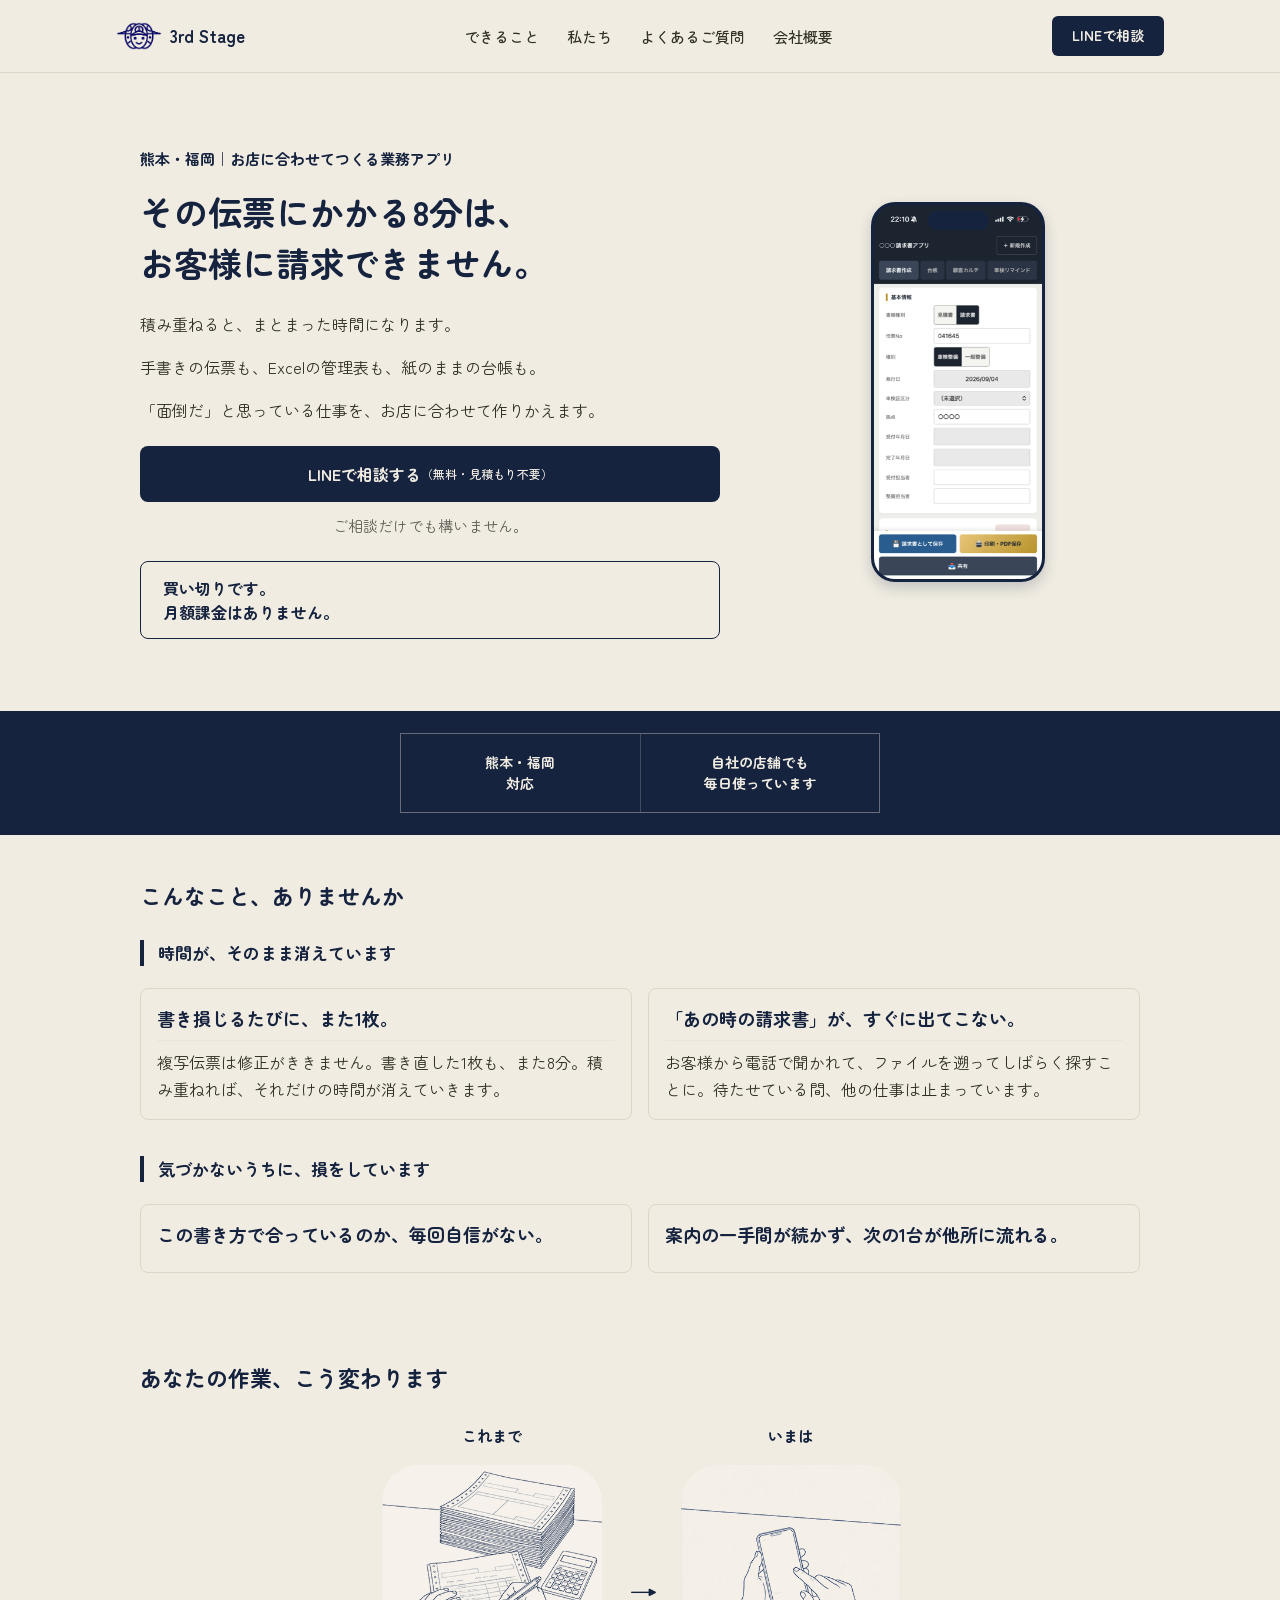
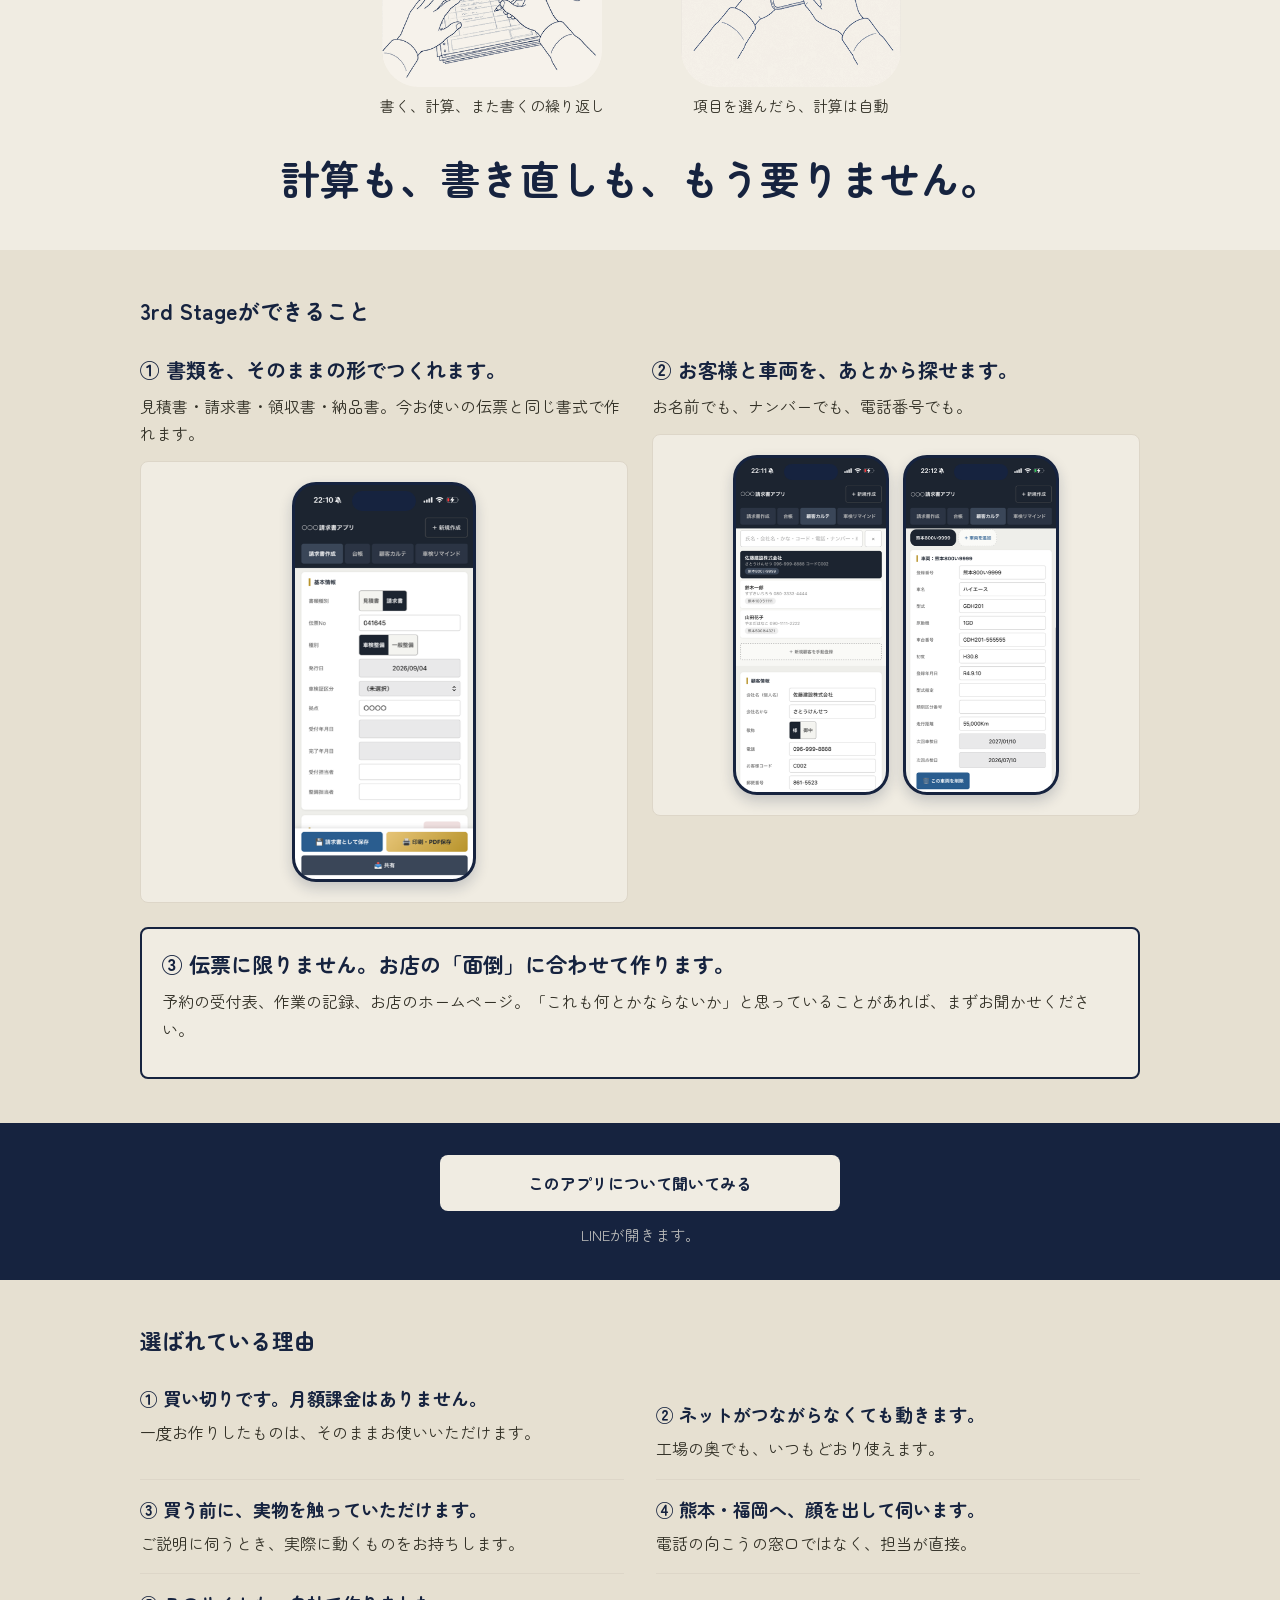
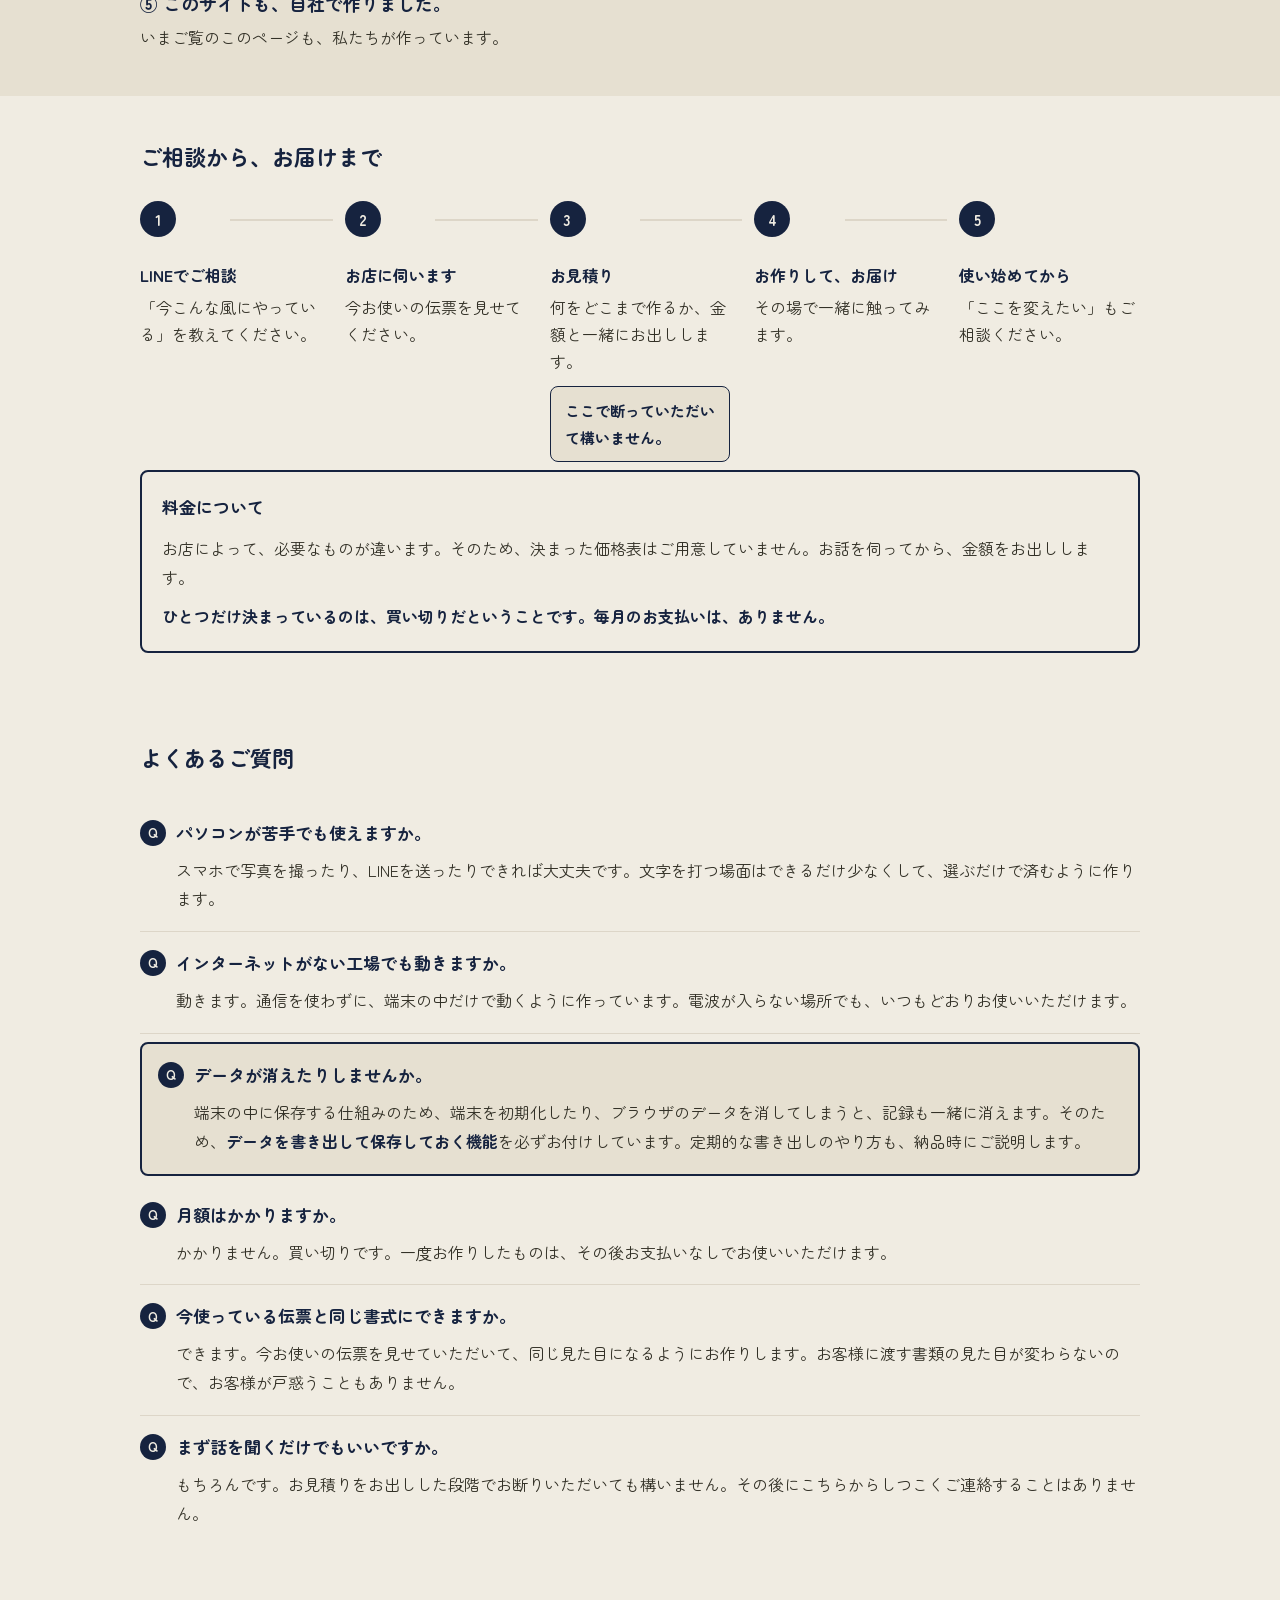
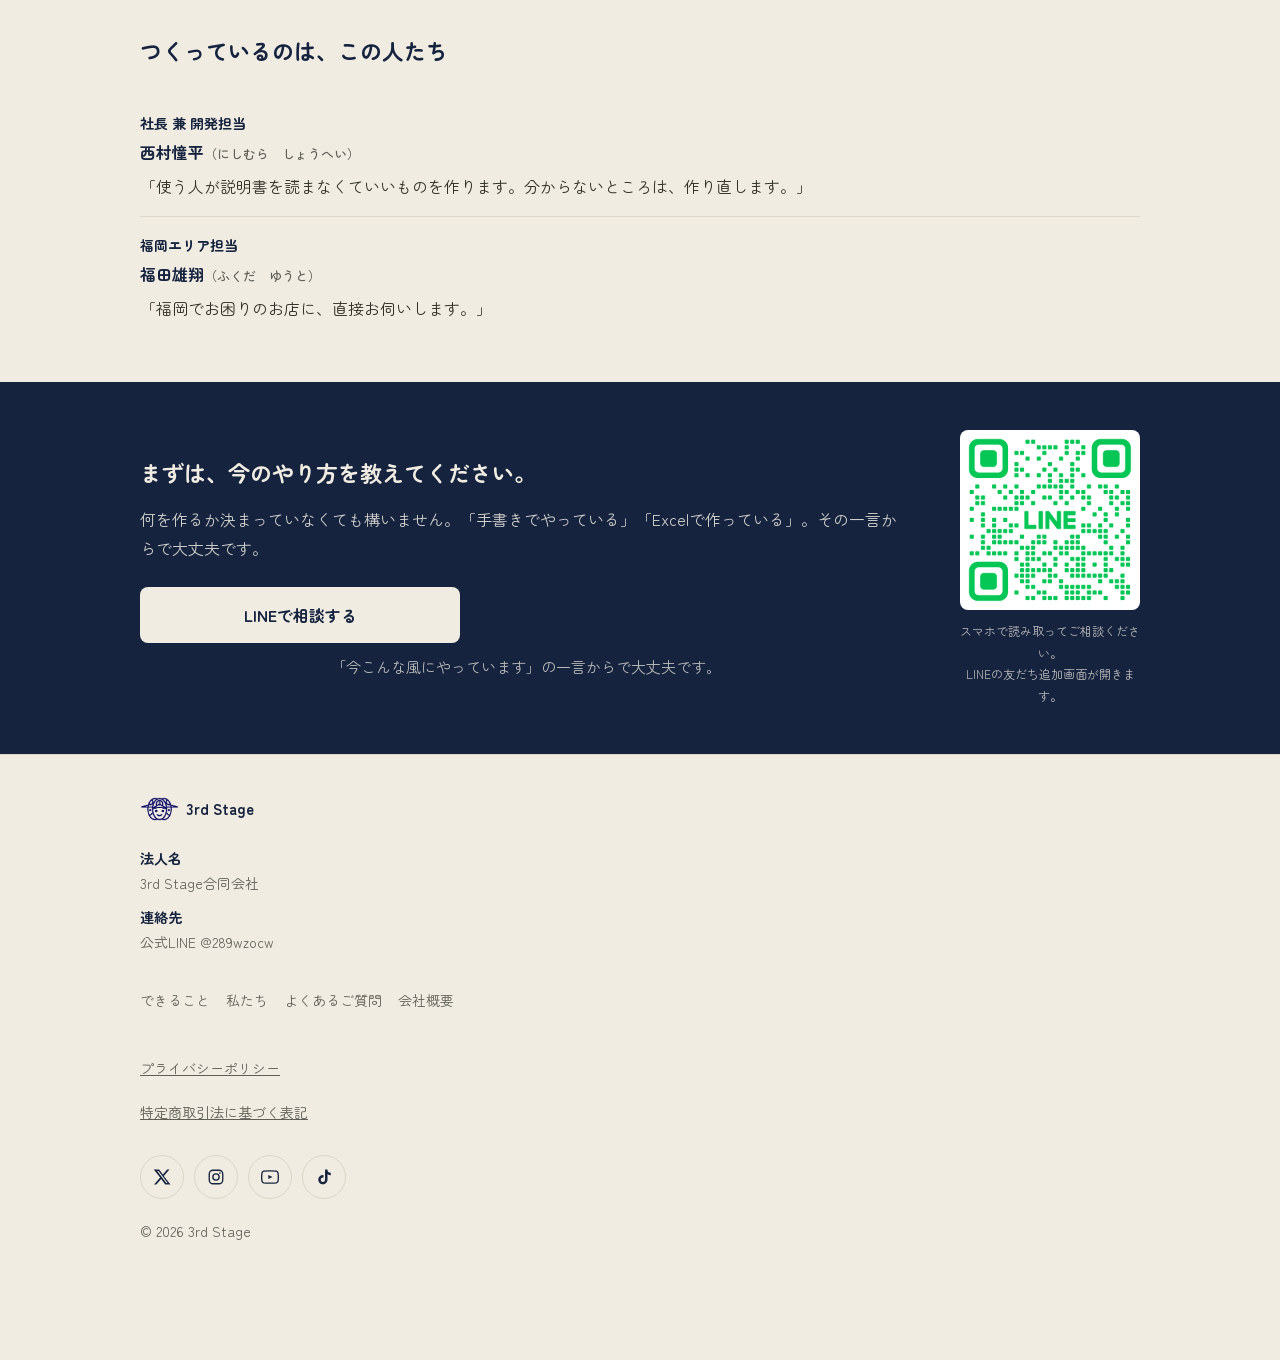
==== commit 32fd96fa: "fix: FVスクショの実機感・イラストとQRの縦伸び・特商法表の行ずれを修正 FVのスクリーンショットを④できることセクションと同じdevice-frame （iPhone実機風フレーム）に統一し、" ====
--- a/site/index.html
+++ b/site/index.html
@@ -78,10 +78,11 @@
         <div class="fv-emphasis">買い切りです。<br>月額課金はありません。</div>
       </div>
       <div class="fv-visual">
-        <div class="phone-frame">
-          <!-- 本来は「請求書画面 上部を切り出し＋拡大」の専用ショットに差し替え予定。
-               専用素材が撮影できるまでの間、④できることセクションと同じ実画面（app-invoice.png）を暫定流用している -->
-          <img src="assets/img/app-invoice.png" alt="請求書作成画面のスマホ表示（仮の伝票データ）" class="fv-shot" width="294" height="640" loading="lazy">
+        <!-- 本来は「請求書画面 上部を切り出し＋拡大」の専用ショットに差し替え予定。
+             専用素材が撮影できるまでの間、④できることセクションと同じ実画面（app-invoice.png）を
+             同じdevice-frame（iPhone実機風・Dynamic Island風の切り欠き）で暫定流用している -->
+        <div class="device-frame fv-device">
+          <img src="assets/img/app-invoice.png" alt="請求書作成画面のスマホ表示（仮の伝票データ）" width="294" height="640" loading="lazy">
         </div>
       </div>
     </div>
--- a/site/assets/css/style.css
+++ b/site/assets/css/style.css
@@ -127,18 +127,14 @@
   color: var(--color-navy);
   line-height: 1.5;
 }
-.fv-visual { margin-top: 32px; }
-.phone-frame {
-  max-width: 260px;
-  margin: 0 auto;
-  border: 3px solid var(--color-navy);
-  border-radius: 22px;
-  padding: 10px;
-  height: 300px;
-  overflow: hidden;
-  position: relative;
-}
-.phone-frame .placeholder-box { height: 380px; } /* 下端で切れて見えるよう枠より大きくする */
+.fv-visual { margin-top: 32px; display: flex; justify-content: center; }
+/* .device-frameの定義（できることセクションと共通）は下記4章参照。
+   複合セレクタにして、後方で定義される.device-frameの高さより詳細度を上げて確実に上書きする */
+.device-frame.fv-device { height: 320px; }
+
+@media (min-width: 768px) {
+  .device-frame.fv-device { height: 380px; }
+}
 
 /* ===== 2. 信頼バー ===== */
 #trust {
@@ -213,7 +209,9 @@
 .ba-flex { display: grid; grid-template-columns: auto auto auto; justify-content: center; align-items: center; gap: 8px 10px; }
 .ba-block { text-align: center; }
 .ba-arrow { text-align: center; font-size: 20px; color: var(--color-navy); }
-.ba-visual { max-width: 130px; margin: 0 auto 8px; border-radius: var(--radius); }
+/* height:autoが無いとwidth/height属性（374x378）由来の高さがそのまま残り、
+   max-widthで幅だけ縮んで縦長に潰れて見えるバグがあったため明示する */
+.ba-visual { max-width: 130px; height: auto; margin: 0 auto 8px; border-radius: var(--radius); }
 .ba-label { font-size: 15px; font-weight: 700; color: var(--color-navy); text-align: center; }
 .ba-caption { font-size: 15px; color: var(--color-text); line-height: 1.5; }
 .ba-closing { text-align: center; font-weight: 700; color: var(--color-navy); margin-top: 28px; font-size: 32px; line-height: 1.4; }
@@ -515,7 +513,9 @@
   .final-flex { display: flex; align-items: center; justify-content: space-between; gap: 48px; }
   .final-flex .final-text { flex: 1; }
   .final-qr { display: flex; flex: none; flex-direction: column; align-items: center; gap: 10px; width: 180px; }
-  .final-qr .qr-img { width: 100%; aspect-ratio: 1/1; border-radius: var(--radius); background: #fff; }
+  /* height:autoが無いとwidth/height属性（540x540）由来の高さがそのまま残り、
+     aspect-ratioが効かずQRコードが縦長に潰れて見えるバグがあったため明示する */
+  .final-qr .qr-img { width: 100%; height: auto; aspect-ratio: 1/1; border-radius: var(--radius); background: #fff; }
   .final-qr p { font-size: 12px; text-align: center; color: rgba(240,236,226,0.75); }
   #final-cta .btn-primary { max-width: 320px; }
 
@@ -540,6 +540,16 @@
 .legal-back { display: inline-block; margin-top: 32px; font-size: 15px; font-weight: 700; color: var(--color-navy); text-decoration: underline; }
 
 @media (min-width: 768px) {
+  /* ラベル(dt)と内容(dd)を同じグリッド行に並べる。
+     dtのpadding-topがddと揃っていない・align-items:centerで内容が複数行の行だけ
+     ラベルが下に沈んで見える、という2つの原因でラベルと内容の1行目がずれて見えていたため、
+     paddingを揃えて上揃え（flex-start）に統一する */
   .legal-table { display: grid; grid-template-columns: 220px 1fr; column-gap: 24px; }
-  .legal-table dt { border-bottom: 1px solid var(--color-border); display: flex; align-items: center; }
-}
+  .legal-table dt {
+    padding: 16px 0;
+    border-bottom: 1px solid var(--color-border);
+    display: flex;
+    align-items: flex-start;
+  }
+  .legal-table dd { padding-top: 16px; }
+}
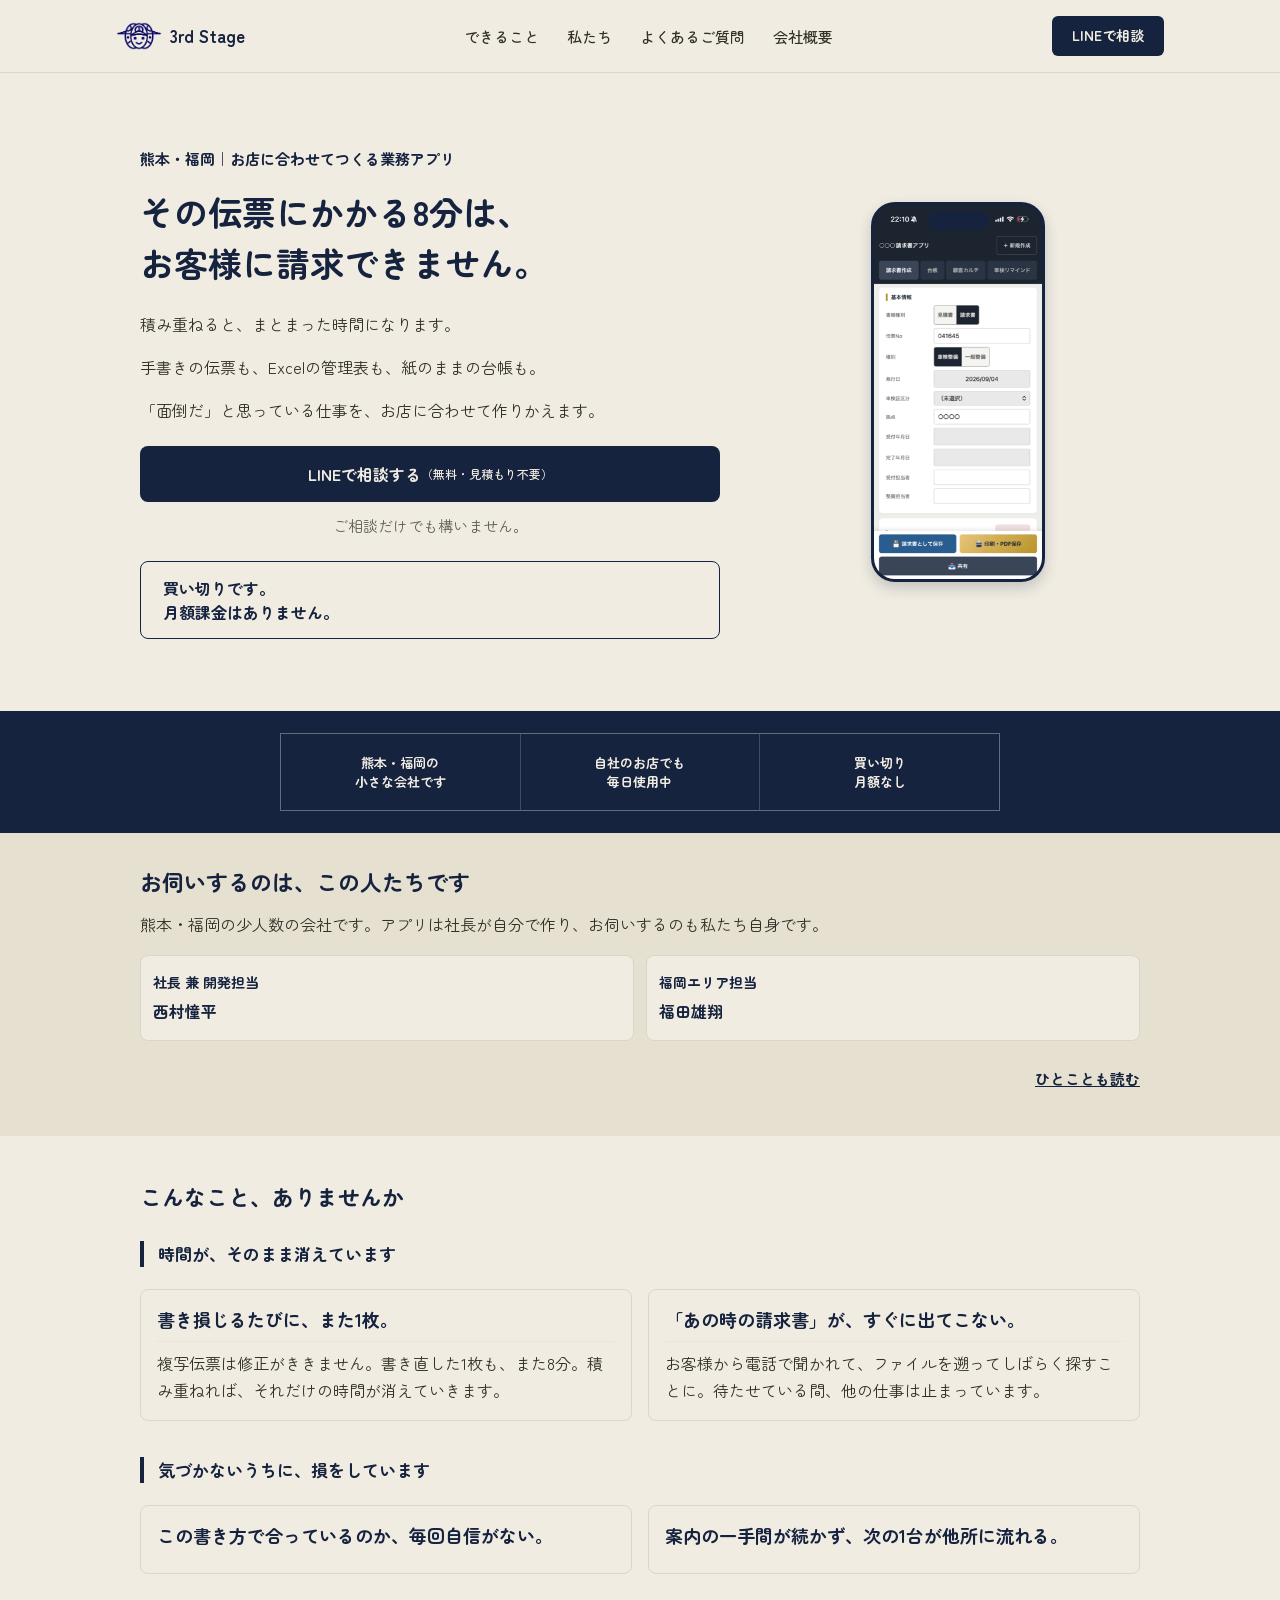
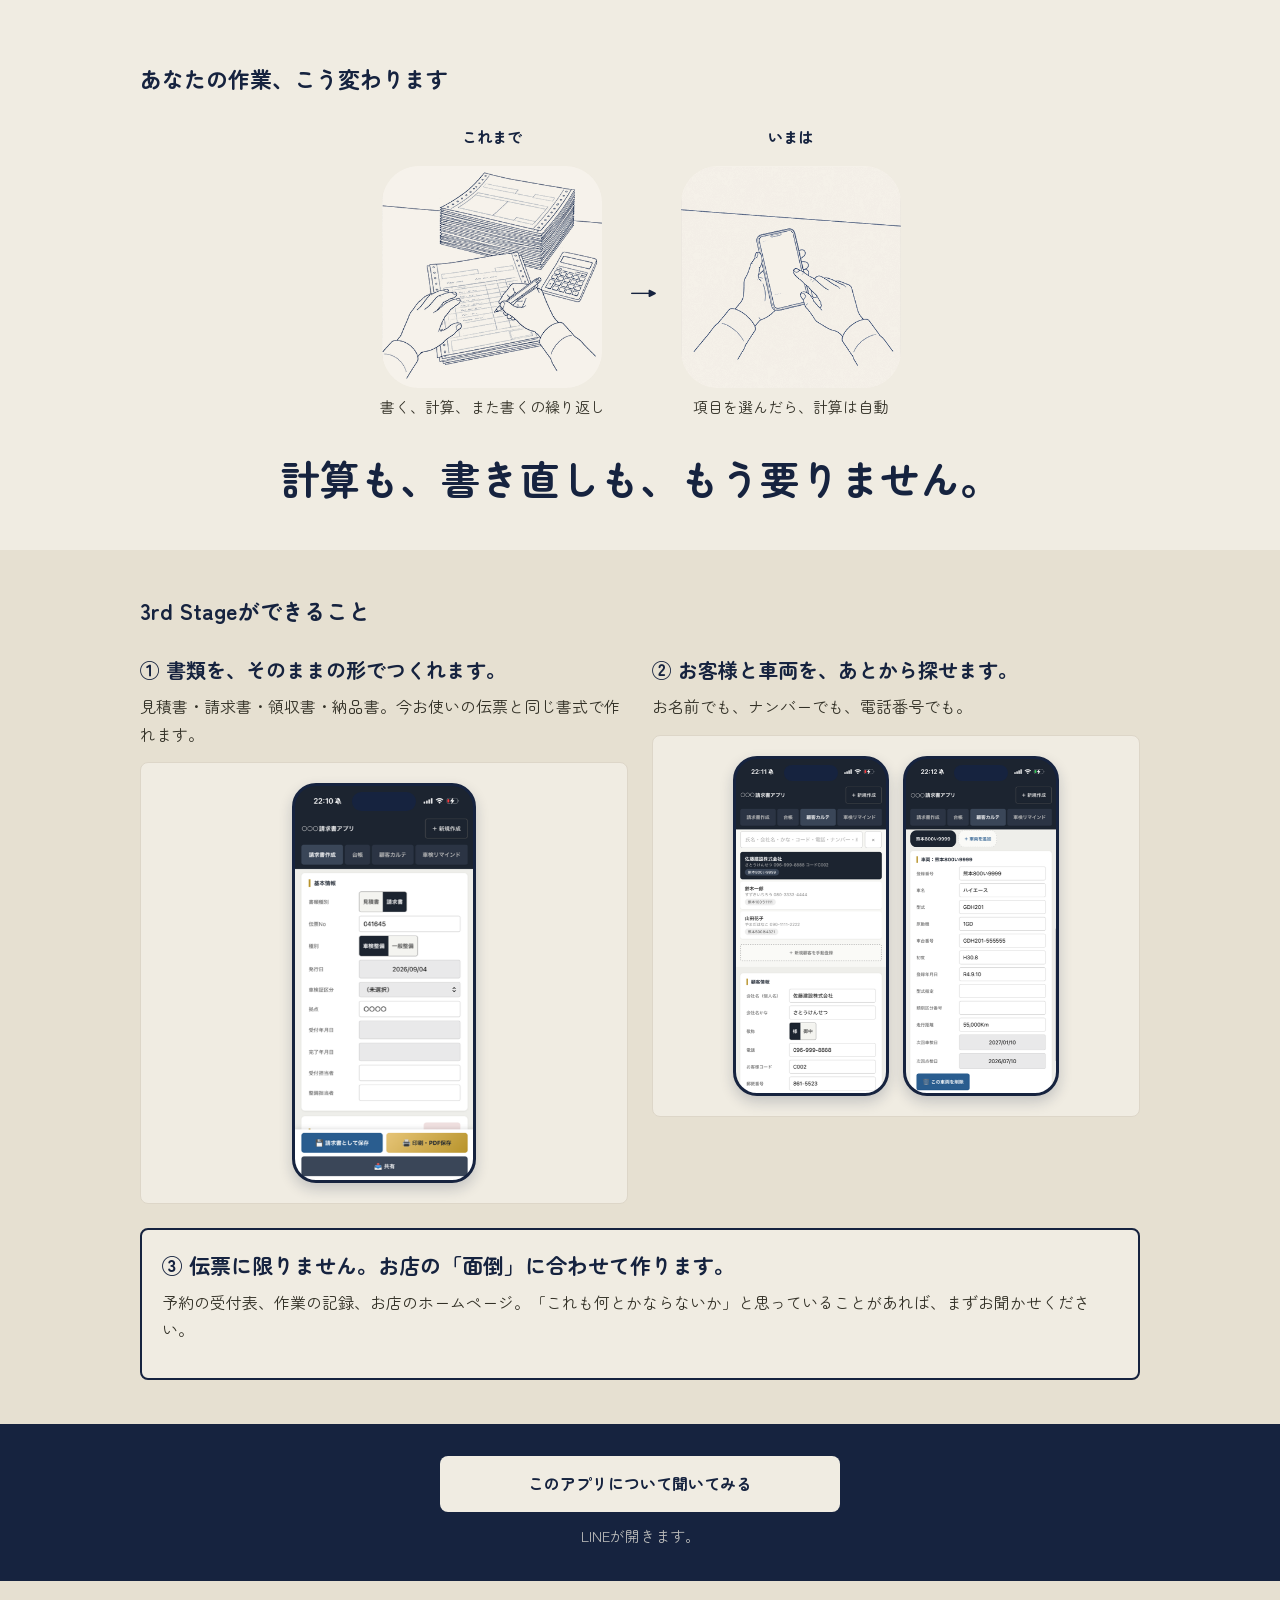
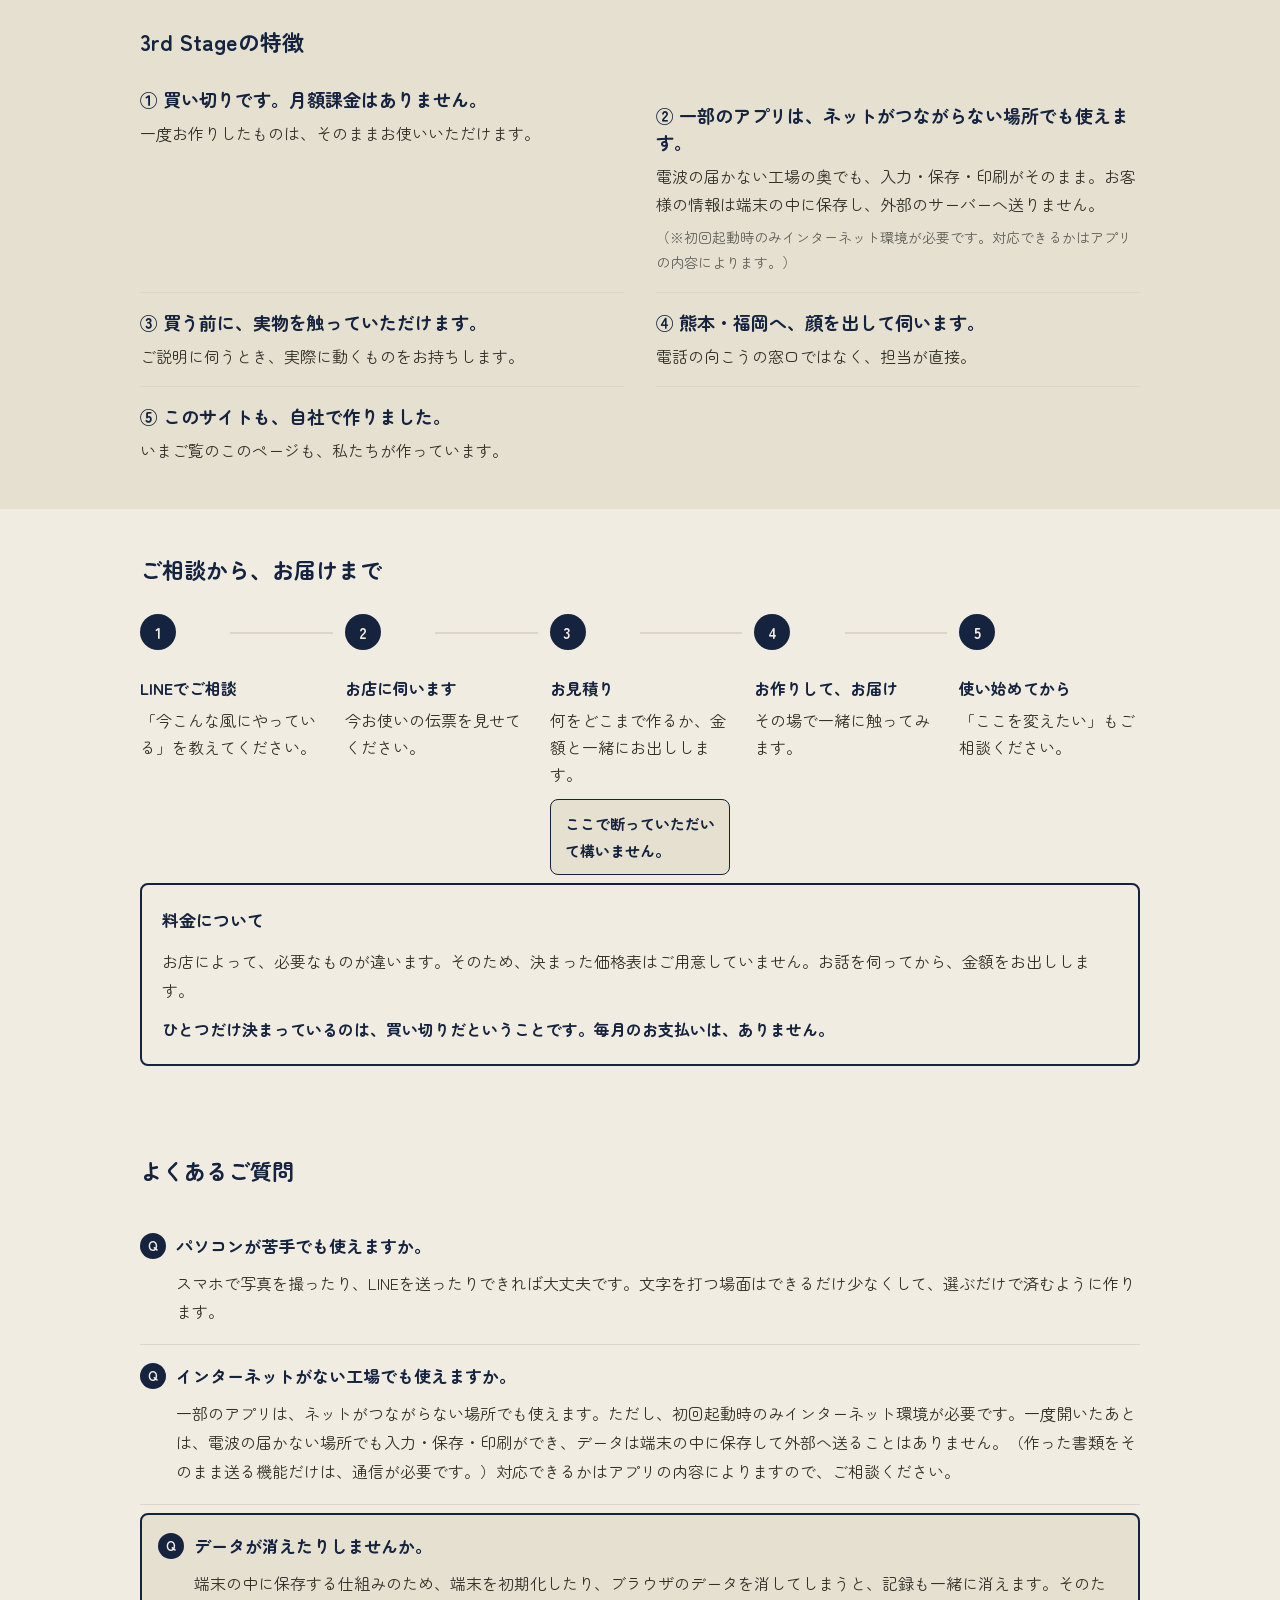
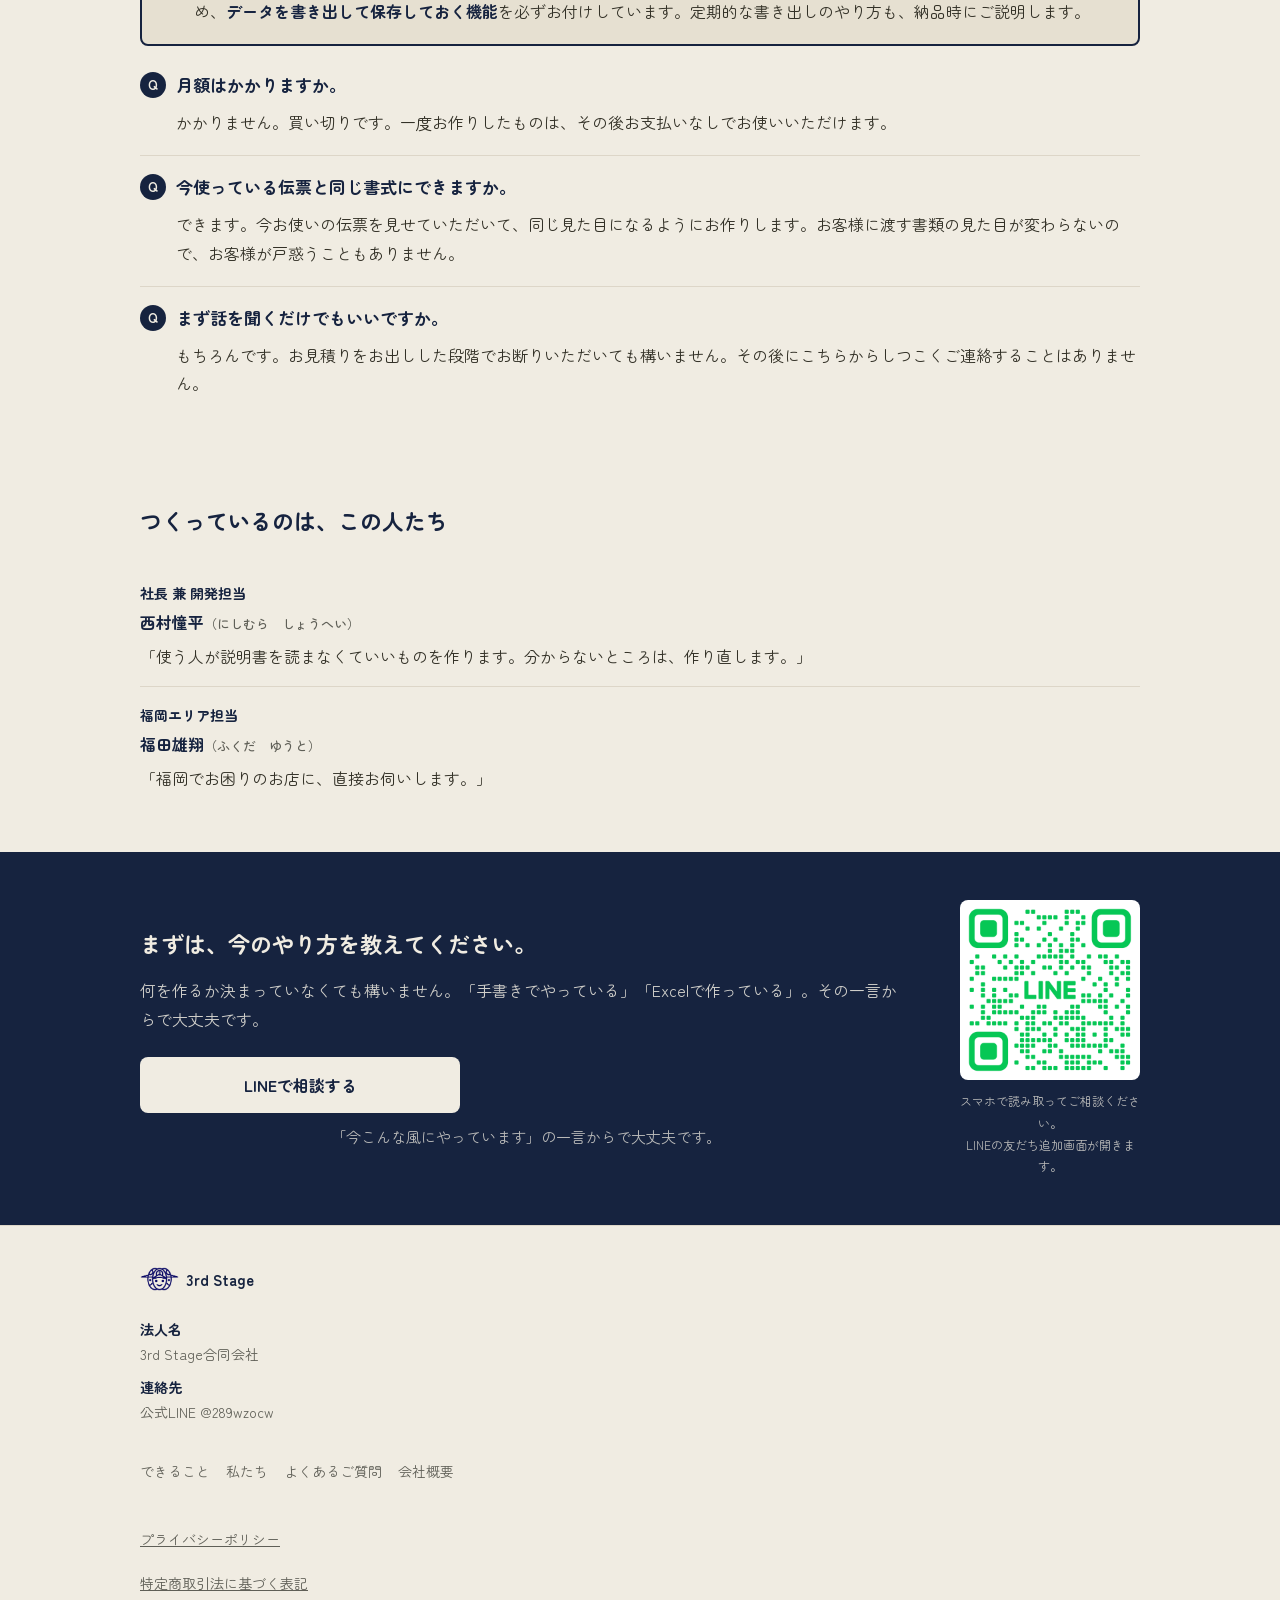
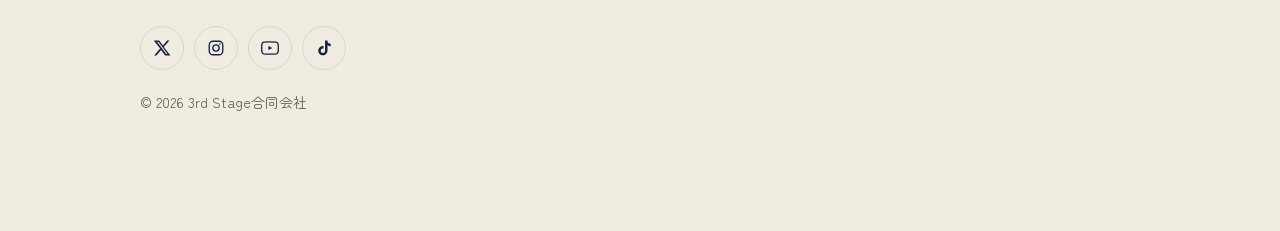
==== commit 64bb69dd: "feat: 信頼バー作り替えとFV直後の縮小版「私たち」を追加、第2回クロスレビュー指摘12件を修正 - 信頼バーを3項目に変更、FV直後に縮小版「私たち」を追加 - ネット不要の訴求を「一部のアプリ" ====
--- a/site/index.html
+++ b/site/index.html
@@ -4,14 +4,15 @@
 <meta charset="UTF-8">
 <meta name="viewport" content="width=device-width, initial-scale=1, viewport-fit=cover">
 <title>3rd Stage｜熊本・福岡のお店の業務をアプリで作りかえます</title>
-<meta name="description" content="複写伝票やExcelの管理表、紙の台帳。面倒だと思っている仕事を、お店に合わせたアプリで作りかえます。買い切り・オフライン対応。熊本・福岡の小さなお店へ。">
+<meta name="description" content="複写伝票やExcelの管理表、紙の台帳。面倒だと思っている仕事を、お店に合わせたアプリで作りかえます。買い切りで、月額はありません。熊本・福岡の小さなお店へ。">
 <meta property="og:title" content="3rd Stage｜熊本・福岡のお店の業務をアプリで作りかえます">
-<meta property="og:description" content="複写伝票やExcelの管理表、紙の台帳。面倒だと思っている仕事を、お店に合わせたアプリで作りかえます。買い切り・オフライン対応。">
+<meta property="og:description" content="複写伝票やExcelの管理表、紙の台帳。面倒だと思っている仕事を、お店に合わせたアプリで作りかえます。買い切りで、月額はありません。">
 <meta property="og:type" content="website">
 <meta property="og:site_name" content="3rd Stage">
-<meta property="og:image" content="assets/img/og-image.jpg">
-<!-- TODO:仮 og:url はドメイン確定後に設定 -->
+<meta property="og:image" content="https://3rdstage-official-lp.netlify.app/assets/img/og-image.jpg">
+<meta property="og:url" content="https://3rdstage-official-lp.netlify.app/"> <!-- 独自ドメインにしたらog:image/og:urlとも書き換える -->
 <meta name="twitter:card" content="summary_large_image">
+<meta name="twitter:image" content="https://3rdstage-official-lp.netlify.app/assets/img/og-image.jpg">
 <link rel="icon" href="assets/img/favicon-32.png" sizes="32x32">
 <link rel="apple-touch-icon" href="assets/img/apple-touch-icon-180.png">
 <link rel="preconnect" href="https://fonts.googleapis.com">
@@ -26,7 +27,7 @@
 <header class="site-header">
   <div class="header-inner">
     <a href="#" class="logo">
-      <img src="assets/img/logo-icon.png" alt="3rd Stage" class="logo-icon" width="240" height="146">
+      <img src="assets/img/logo-icon.png" alt="" class="logo-icon" width="240" height="146">
       <span class="logo-text">3rd Stage</span>
     </a>
     <nav class="pc-nav">
@@ -82,7 +83,7 @@
              専用素材が撮影できるまでの間、④できることセクションと同じ実画面（app-invoice.png）を
              同じdevice-frame（iPhone実機風・Dynamic Island風の切り欠き）で暫定流用している -->
         <div class="device-frame fv-device">
-          <img src="assets/img/app-invoice.png" alt="請求書作成画面のスマホ表示（仮の伝票データ）" width="294" height="640" loading="lazy">
+          <img src="assets/img/app-invoice.png" alt="請求書作成画面のスマホ表示（仮の伝票データ）" width="294" height="640">
         </div>
       </div>
     </div>
@@ -91,14 +92,34 @@
   <!-- ===== 2. 信頼バー ===== -->
   <section id="trust">
     <div class="container">
-      <!-- 実数字が確定するまで、確定済みの2項目のみ2カラムで表示。
-           数字が用意でき次第、下記コメントの2セルを戻してtrust-grid--2をtrust-gridに戻す -->
-      <div class="trust-grid trust-grid--2">
-        <div class="trust-cell">熊本・福岡<br>対応</div>
-        <!-- <div class="trust-cell">制作アプリ<br><span class="todo">仮</span>◯本</div> -->
-        <!-- <div class="trust-cell">導入店舗<br><span class="todo">仮</span>◯店</div> --> <!-- TODO:仮 1店の場合は「導入店舗の声を掲載」に差し替え -->
-        <div class="trust-cell">自社の店舗でも<br>毎日使っています</div>
-      </div>
+      <!-- 2026-10-08 直輝の指摘（会社の情報を先に載せる）に対応し、確定済みの3項目に作り替え。
+           実数字（制作アプリ数・導入店舗数）が用意できたら、下記コメントのセルを足してtrust-grid--3を戻す -->
+      <!-- <div class="trust-cell">制作アプリ<br><span class="todo">仮</span>◯本</div> -->
+      <!-- <div class="trust-cell">導入店舗<br><span class="todo">仮</span>◯店</div> --> <!-- TODO:仮 1店の場合は「導入店舗の声を掲載」に差し替え -->
+      <div class="trust-grid trust-grid--3">
+        <div class="trust-cell">熊本・福岡の<br>小さな会社です</div>
+        <div class="trust-cell">自社のお店でも<br>毎日使用中</div>
+        <div class="trust-cell">買い切り<br>月額なし</div>
+      </div>
+    </div>
+  </section>
+
+  <!-- ===== 2.5 私たち（縮小版）。詳細は下の #about に残してある ===== -->
+  <section id="about-mini">
+    <div class="container">
+      <h2 class="section-heading">お伺いするのは、この人たちです</h2>
+      <p class="about-mini-lead">熊本・福岡の少人数の会社です。アプリは<span class="nowrap">社長が自分で作り</span>、<span class="nowrap">お伺いするのも</span>私たち自身です。</p>
+      <div class="about-mini-members">
+        <div class="about-mini-member">
+          <p class="member-role">社長 兼 開発担当</p>
+          <p class="member-name">西村憧平</p>
+        </div>
+        <div class="about-mini-member">
+          <p class="member-role">福岡エリア担当</p>
+          <p class="member-name">福田雄翔</p>
+        </div>
+      </div>
+      <p class="about-mini-link"><a href="#about">ひとことも読む</a></p>
     </div>
   </section>
 
@@ -285,15 +306,15 @@
   <!-- ===== 8. 選ばれる理由 ===== -->
   <section id="reasons">
     <div class="container">
-      <h2 class="section-heading">選ばれている理由</h2>
+      <h2 class="section-heading">3rd Stageの特徴</h2>
       <div class="reasons-grid">
         <div class="reason-item">
           <p class="reason-title">① 買い切りです。月額課金はありません。</p>
           <p class="reason-body">一度お作りしたものは、そのままお使いいただけます。</p>
         </div>
         <div class="reason-item">
-          <p class="reason-title">② ネットがつながらなくても動きます。</p>
-          <p class="reason-body">工場の奥でも、いつもどおり使えます。</p>
+          <p class="reason-title">② 一部のアプリは、ネットがつながらない場所でも使えます。</p>
+          <p class="reason-body">電波の届かない工場の奥でも、入力・保存・印刷がそのまま。お客様の情報は端末の中に保存し、外部のサーバーへ送りません。<span class="reason-note">（※初回起動時のみインターネット環境が必要です。対応できるかはアプリの内容によります。）</span></p>
         </div>
         <div class="reason-item">
           <p class="reason-title">③ 買う前に、実物を触っていただけます。</p>
@@ -376,8 +397,8 @@
       </div>
 
       <div class="faq-item">
-        <p class="faq-q"><span class="badge">Q</span>インターネットがない工場でも動きますか。</p>
-        <p class="faq-a">動きます。通信を使わずに、端末の中だけで動くように作っています。電波が入らない場所でも、いつもどおりお使いいただけます。</p>
+        <p class="faq-q"><span class="badge">Q</span>インターネットがない工場でも使えますか。</p>
+        <p class="faq-a">一部のアプリは、ネットがつながらない場所でも使えます。ただし、初回起動時のみインターネット環境が必要です。一度開いたあとは、電波の届かない場所でも入力・保存・印刷ができ、データは端末の中に保存して外部へ送ることはありません。（作った書類をそのまま送る機能だけは、通信が必要です。）対応できるかはアプリの内容によりますので、ご相談ください。</p>
       </div>
 
       <div class="faq-item emphasis">
@@ -421,7 +442,7 @@
 
       <div class="member-item">
         <div class="member-body">
-          <p class="member-role">福岡エリア担当<!-- TODO:仮 掲載可否 確認待ち --></p>
+          <p class="member-role">福岡エリア担当</p>
           <p class="member-name">福田雄翔<span class="member-kana">（ふくだ　ゆうと）</span></p>
           <p class="member-quote">「福岡でお困りのお店に、直接お伺いします。」</p>
         </div>
@@ -488,7 +509,7 @@
         <span class="sns-label">TikTok</span>
       </a>
     </div>
-    <p>&copy; 2026 3rd Stage</p>
+    <p>&copy; 2026 3rd Stage合同会社</p>
   </div>
 </footer>
 
@@ -511,8 +532,8 @@
     },
     {
       "@type": "Question",
-      "name": "インターネットがない工場でも動きますか。",
-      "acceptedAnswer": { "@type": "Answer", "text": "動きます。通信を使わずに、端末の中だけで動くように作っています。電波が入らない場所でも、いつもどおりお使いいただけます。" }
+      "name": "インターネットがない工場でも使えますか。",
+      "acceptedAnswer": { "@type": "Answer", "text": "一部のアプリは、ネットがつながらない場所でも使えます。ただし、初回起動時のみインターネット環境が必要です。一度開いたあとは、電波の届かない場所でも入力・保存・印刷ができ、データは端末の中に保存して外部へ送ることはありません。（作った書類をそのまま送る機能だけは、通信が必要です。）対応できるかはアプリの内容によりますので、ご相談ください。" }
     },
     {
       "@type": "Question",
--- a/site/assets/css/style.css
+++ b/site/assets/css/style.css
@@ -164,6 +164,20 @@
 /* 実数字（制作アプリ数・導入店舗数）が未確定の間、確定済み2項目のみを中央寄せ2カラムで表示。
    デスクトップの4カラム上書き（本ファイル後方のメディアクエリ）より優先させるため複合セレクタで詳細度を上げる */
 .trust-grid.trust-grid--2 { grid-template-columns: repeat(2, 1fr); max-width: 480px; margin: 0 auto; }
+/* 3項目版。375px幅でも3列を保つため文字と余白を詰める */
+.trust-grid.trust-grid--3 { grid-template-columns: repeat(3, 1fr); max-width: 720px; margin: 0 auto; }
+.trust-grid--3 .trust-cell { font-size: 13px; padding: 14px 6px; }
+
+/* ===== 2.5 私たち（縮小版） ===== */
+#about-mini { padding: 32px 0; background: var(--color-emphasis-bg); }
+#about-mini .section-heading { margin-bottom: 12px; }
+.nowrap { white-space: nowrap; }
+.about-mini-lead { font-size: 16px; line-height: 1.8; margin-bottom: 16px; }
+.about-mini-members { display: grid; grid-template-columns: 1fr 1fr; gap: 12px; }
+.about-mini-member { background: var(--color-cream); border: 1px solid var(--color-border); border-radius: var(--radius); padding: 14px 12px; }
+.about-mini-member .member-name { margin-bottom: 0; }
+.about-mini-link { margin-top: 12px; text-align: right; font-size: 15px; }
+.about-mini-link a { display: inline-block; padding: 12px 0; color: var(--color-navy); font-weight: 700; text-decoration: underline; }
 
 /* ===== 3. お困りごと ===== */
 
@@ -449,6 +463,8 @@
   white-space: nowrap;
 }
 
+.reason-note { display: block; margin-top: 6px; font-size: 14px; color: var(--color-text-sub); }
+
 /* ===== 14. 追従CTAバー（モバイルのみ） ===== */
 #follow-bar {
   position: fixed;
@@ -457,9 +473,10 @@
   background: var(--color-navy);
   padding: 10px 16px calc(10px + var(--safe-bottom));
   transform: translateY(100%);
-  transition: transform 0.25s ease;
-}
-#follow-bar.show { transform: translateY(0); }
+  visibility: hidden; /* 画面外にいる間はTabキーでフォーカスが当たらないようにする */
+  transition: transform 0.25s ease, visibility 0s linear 0.25s;
+}
+#follow-bar.show { transform: translateY(0); visibility: visible; transition: transform 0.25s ease, visibility 0s; }
 #follow-bar .btn-primary { height: 56px; background: var(--color-cream); color: var(--color-navy); }
 
 /* ============================================================
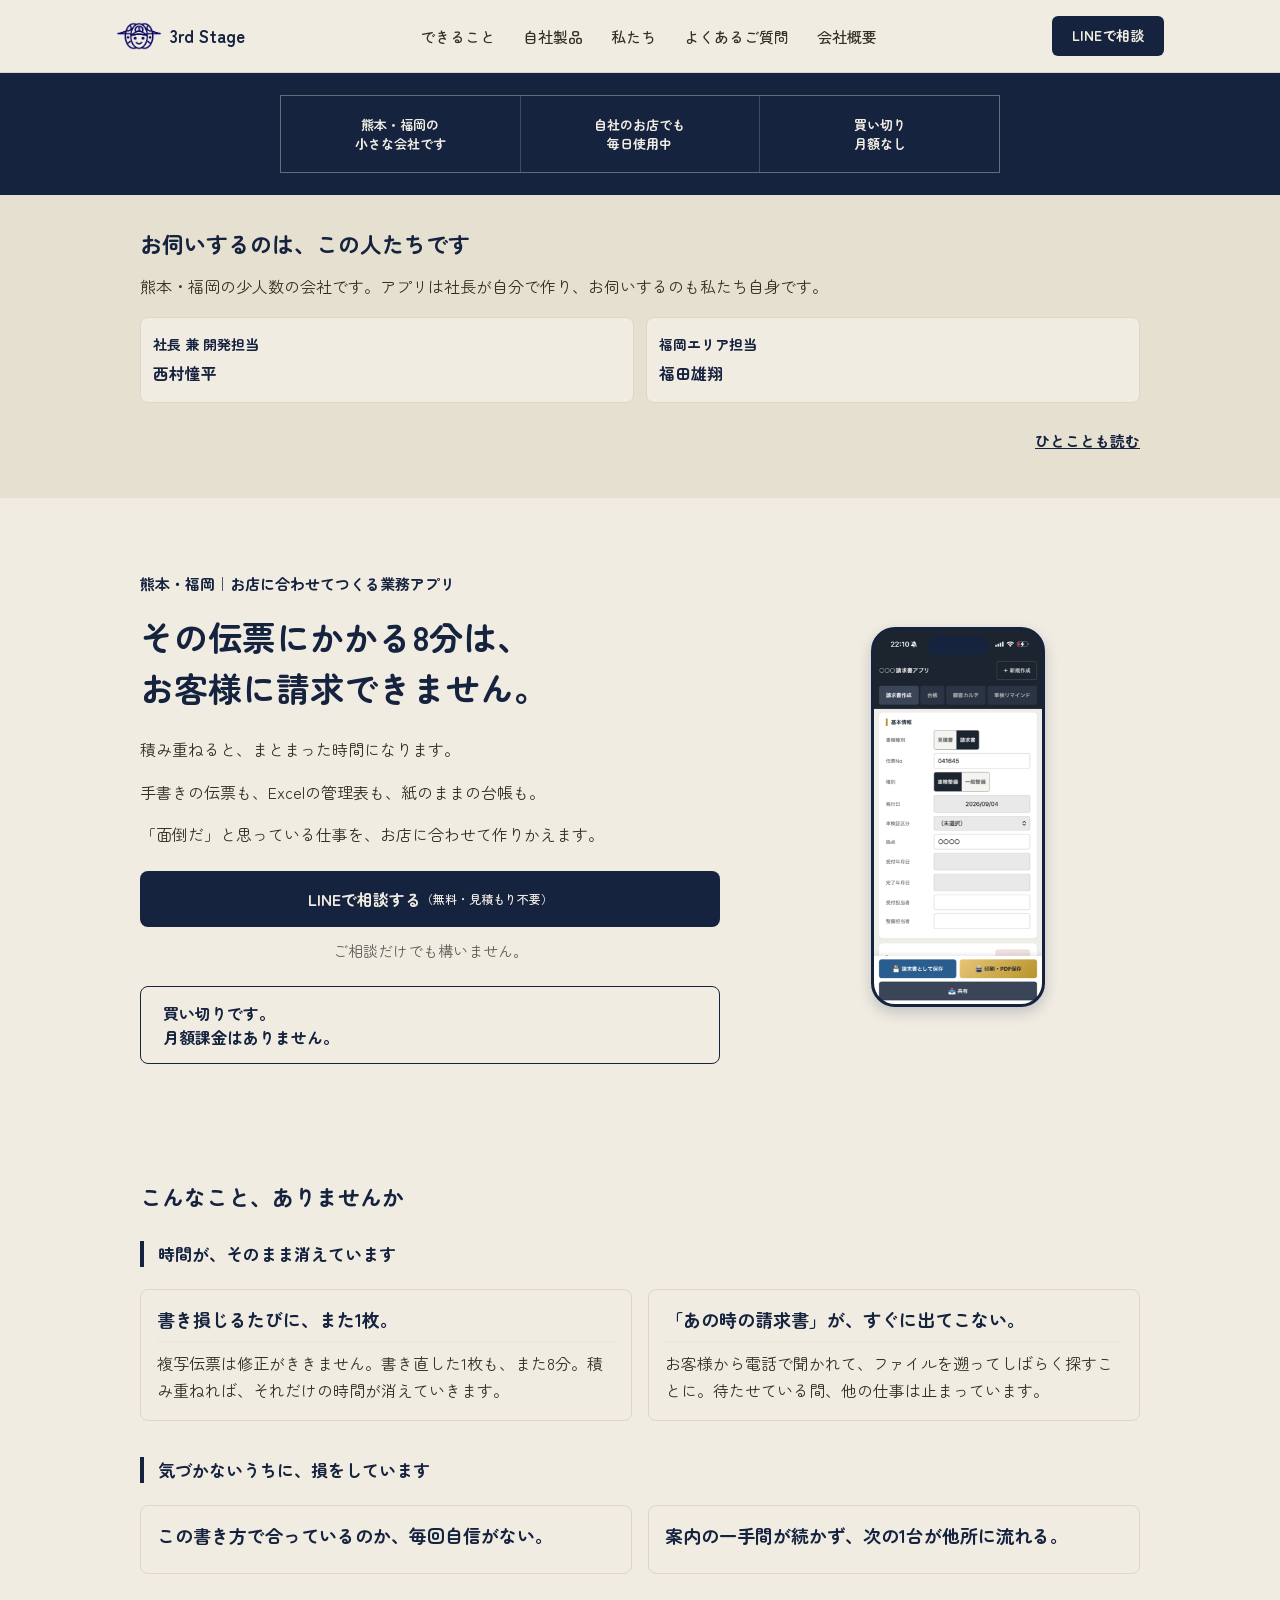
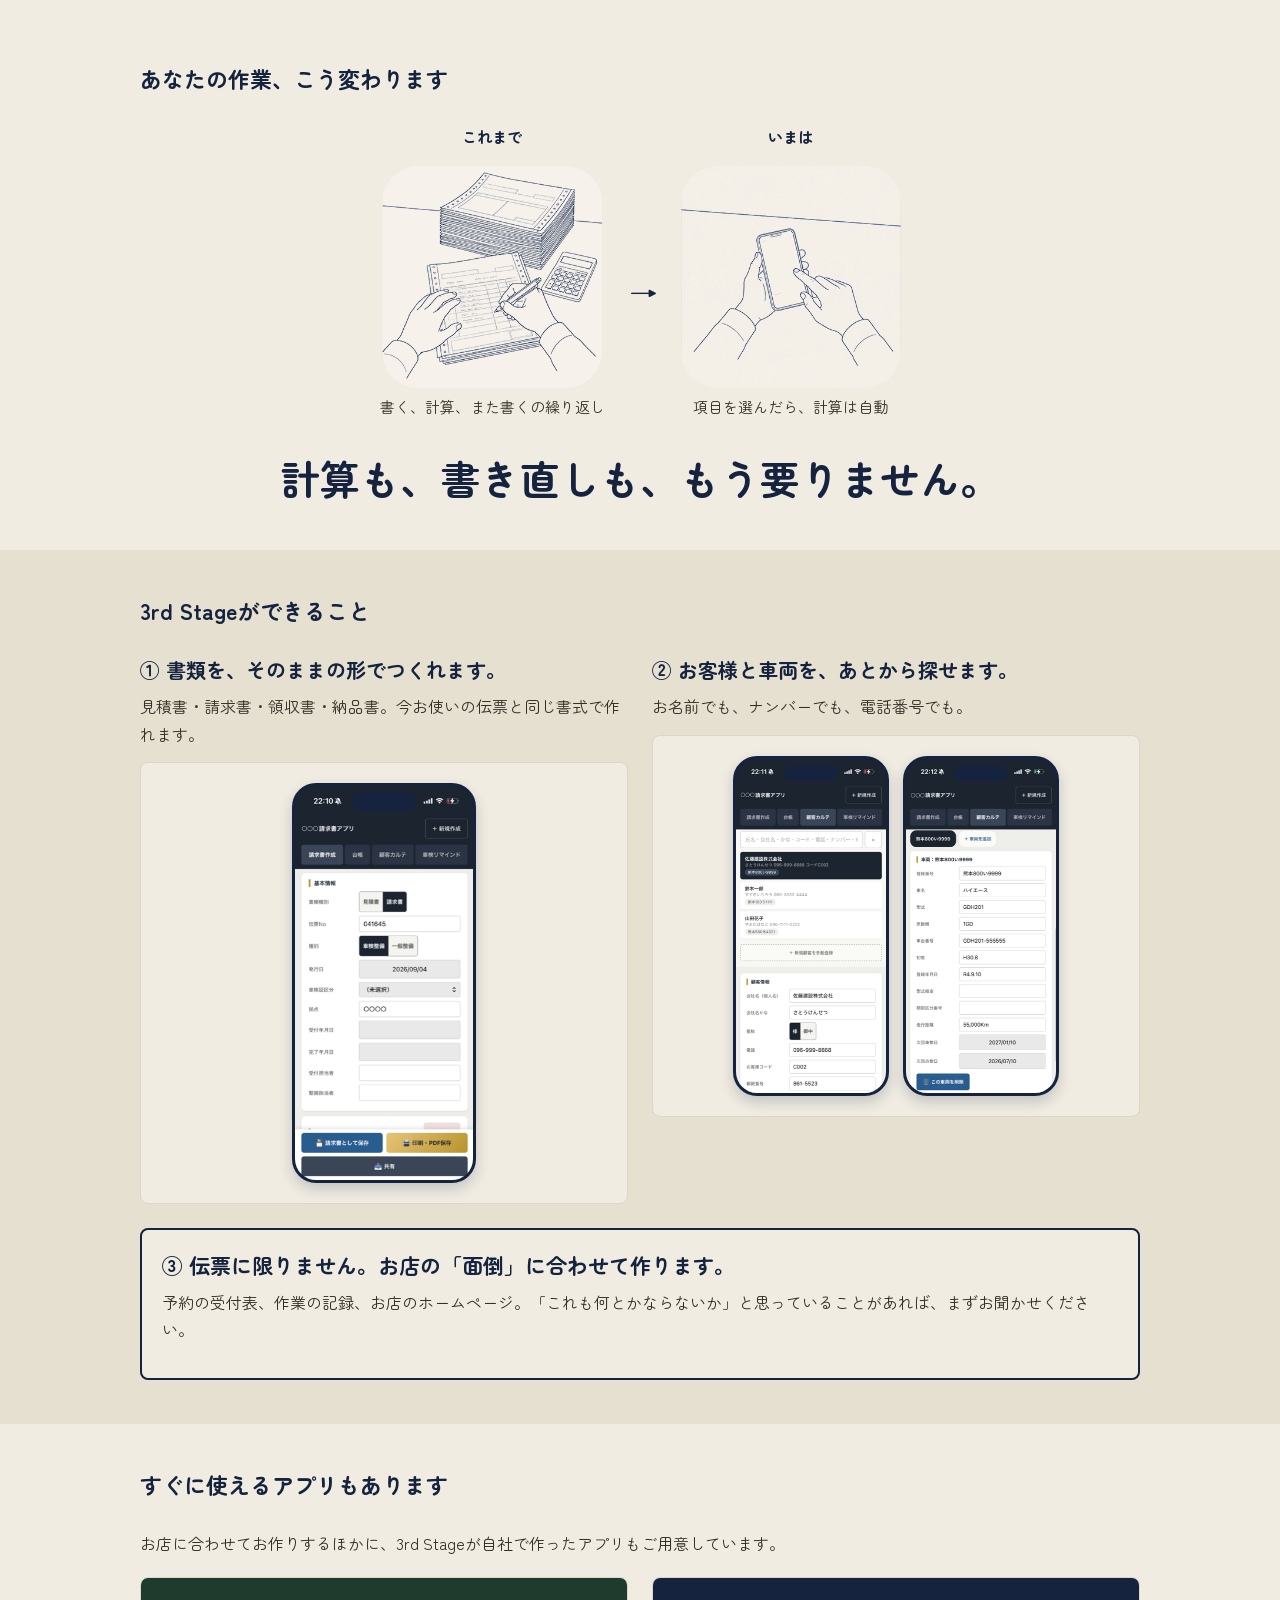
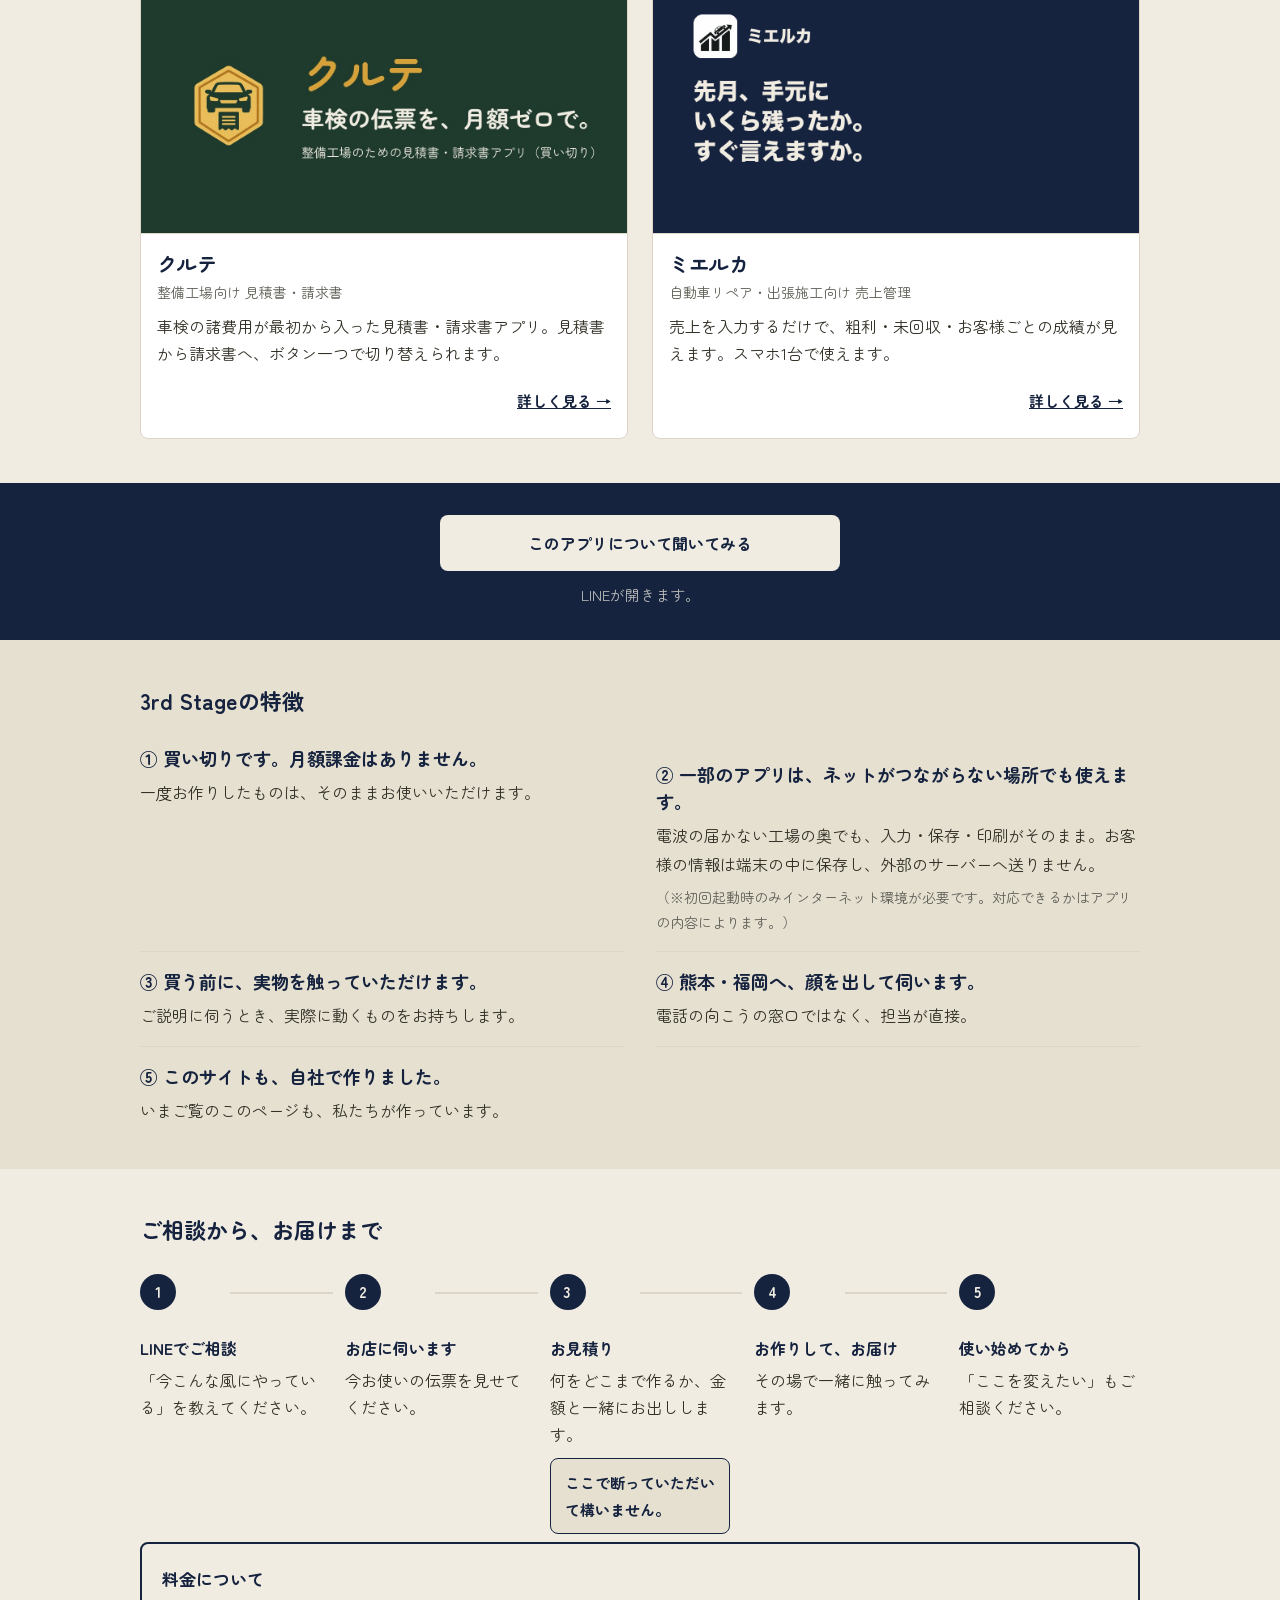
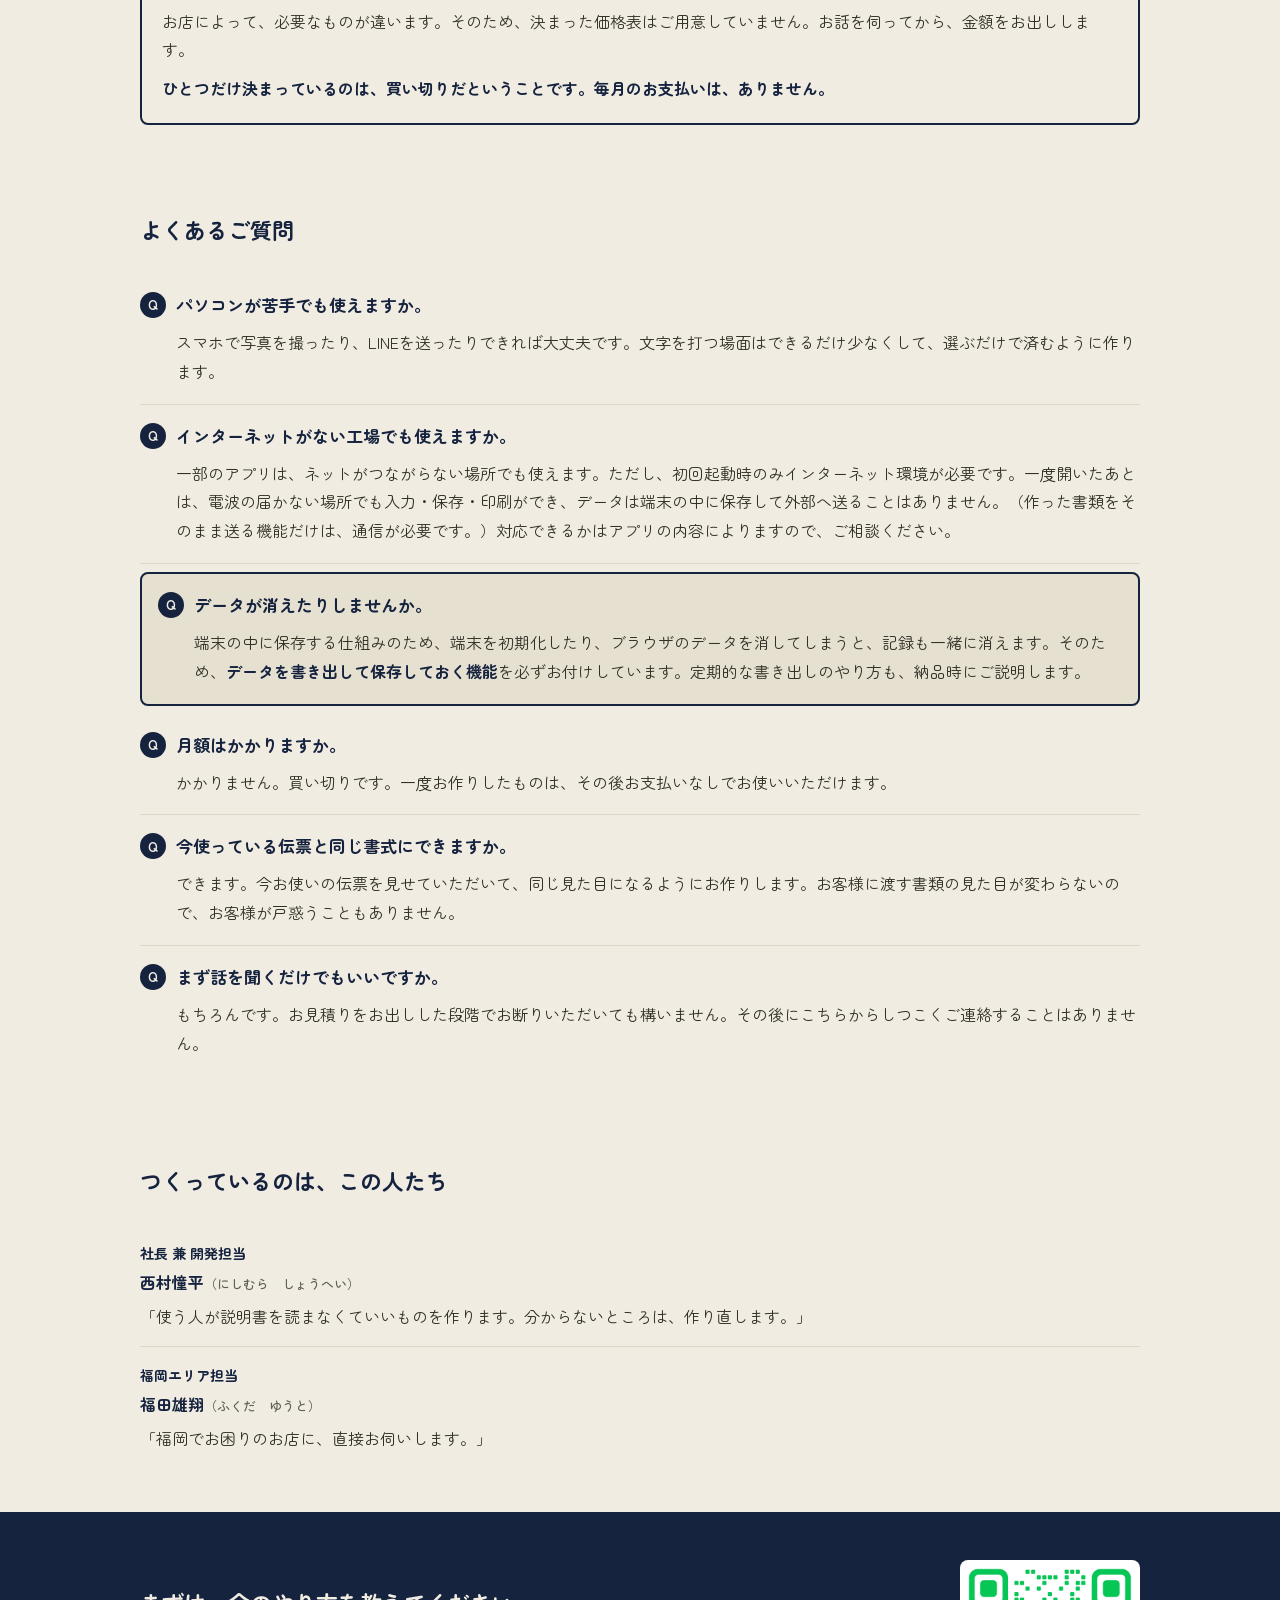
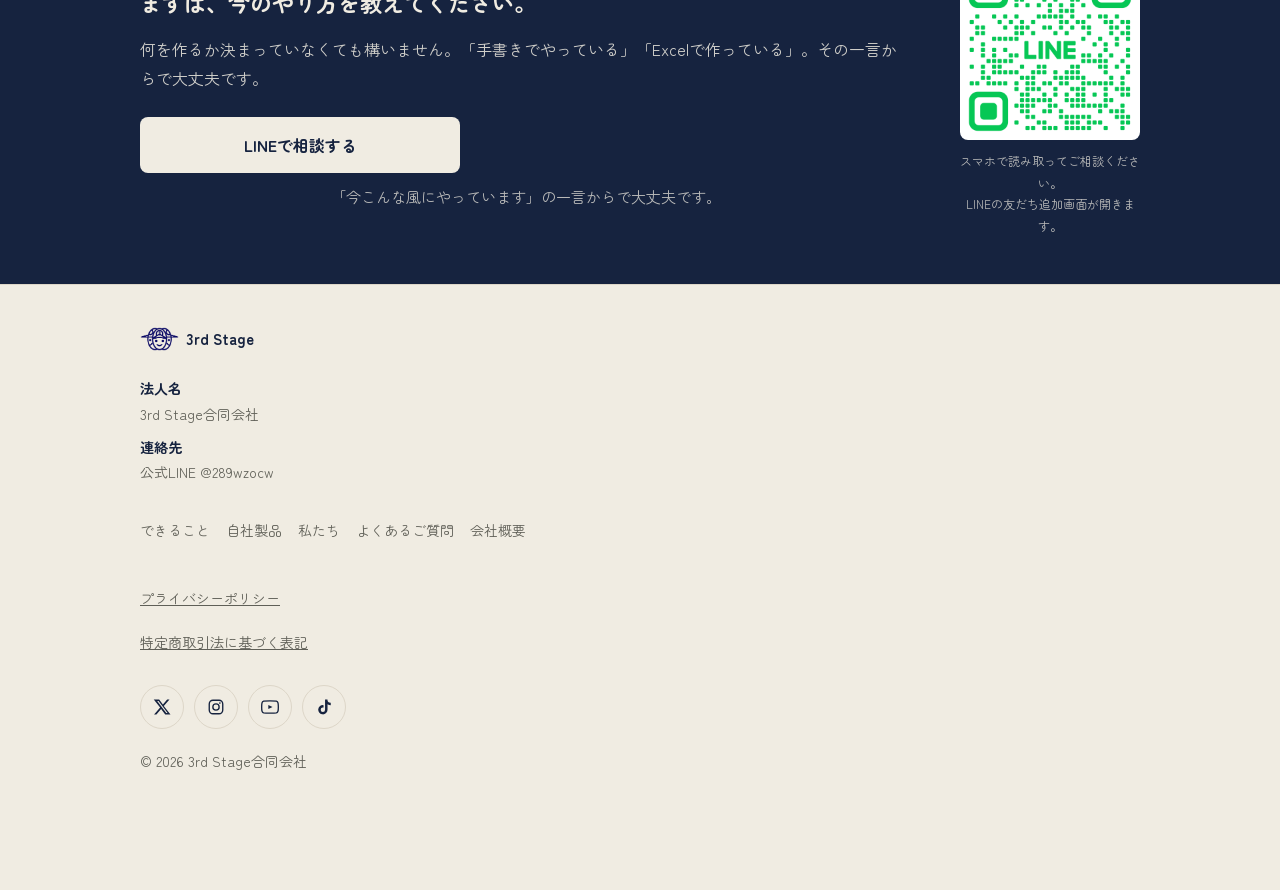
==== commit 08b4360d: "feat: 会社紹介をFVより上に移動し、自社製品セクション（クルテ・ミエルカ）を追加 - 信頼バーと縮小版「私たち」をヘッダー直下（FVより上）へ移動 - 「できること」の直後に自社製品セクションを" ====
--- a/site/index.html
+++ b/site/index.html
@@ -33,6 +33,7 @@
     <nav class="pc-nav">
       <ul>
         <li><a href="#service">できること</a></li>
+        <li><a href="#products">自社製品</a></li>
         <!-- <li><a href="#works">実績</a></li> #works非表示中につき一時的に非表示。復帰時はここも戻す -->
         <li><a href="#about">私たち</a></li>
         <li><a href="#faq">よくあるご質問</a></li>
@@ -51,6 +52,7 @@
   <button class="mobile-menu-close" id="menu-close" aria-label="閉じる">&times;</button>
   <nav>
     <a href="#service">できること</a>
+    <a href="#products">自社製品</a>
     <!-- <a href="#works">実績</a> #works非表示中につき一時的に非表示。復帰時はここも戻す -->
     <a href="#about">私たち</a>
     <a href="#faq">よくあるご質問</a>
@@ -62,6 +64,41 @@
 </div>
 
 <main>
+
+  <!-- ===== 0.5 信頼バー ===== -->
+  <!-- 2026-10-09 直輝の指摘（会社の概要＝少人数でやっていることを最上位に）により、信頼バーと縮小版「私たち」をFVより上へ移動 -->
+  <section id="trust">
+    <div class="container">
+      <!-- 2026-10-08 直輝の指摘（会社の情報を先に載せる）に対応し、確定済みの3項目に作り替え。
+           実数字（制作アプリ数・導入店舗数）が用意できたら、下記コメントのセルを足してtrust-grid--3を戻す -->
+      <!-- <div class="trust-cell">制作アプリ<br><span class="todo">仮</span>◯本</div> -->
+      <!-- <div class="trust-cell">導入店舗<br><span class="todo">仮</span>◯店</div> --> <!-- TODO:仮 1店の場合は「導入店舗の声を掲載」に差し替え -->
+      <div class="trust-grid trust-grid--3">
+        <div class="trust-cell">熊本・福岡の<br>小さな会社です</div>
+        <div class="trust-cell">自社のお店でも<br>毎日使用中</div>
+        <div class="trust-cell">買い切り<br>月額なし</div>
+      </div>
+    </div>
+  </section>
+
+  <!-- ===== 0.6 私たち（縮小版）。詳細は下の #about に残してある ===== -->
+  <section id="about-mini">
+    <div class="container">
+      <h2 class="section-heading">お伺いするのは、この人たちです</h2>
+      <p class="about-mini-lead">熊本・福岡の少人数の会社です。アプリは<span class="nowrap">社長が自分で作り</span>、<span class="nowrap">お伺いするのも</span><span class="nowrap">私たち自身です。</span></p>
+      <div class="about-mini-members">
+        <div class="about-mini-member">
+          <p class="member-role">社長 兼 開発担当</p>
+          <p class="member-name">西村憧平</p>
+        </div>
+        <div class="about-mini-member">
+          <p class="member-role">福岡エリア担当</p>
+          <p class="member-name">福田雄翔</p>
+        </div>
+      </div>
+      <p class="about-mini-link"><a href="#about">ひとことも読む</a></p>
+    </div>
+  </section>
 
   <!-- ===== 1. ファーストビュー ===== -->
   <section id="fv">
@@ -89,40 +126,6 @@
     </div>
   </section>
 
-  <!-- ===== 2. 信頼バー ===== -->
-  <section id="trust">
-    <div class="container">
-      <!-- 2026-10-08 直輝の指摘（会社の情報を先に載せる）に対応し、確定済みの3項目に作り替え。
-           実数字（制作アプリ数・導入店舗数）が用意できたら、下記コメントのセルを足してtrust-grid--3を戻す -->
-      <!-- <div class="trust-cell">制作アプリ<br><span class="todo">仮</span>◯本</div> -->
-      <!-- <div class="trust-cell">導入店舗<br><span class="todo">仮</span>◯店</div> --> <!-- TODO:仮 1店の場合は「導入店舗の声を掲載」に差し替え -->
-      <div class="trust-grid trust-grid--3">
-        <div class="trust-cell">熊本・福岡の<br>小さな会社です</div>
-        <div class="trust-cell">自社のお店でも<br>毎日使用中</div>
-        <div class="trust-cell">買い切り<br>月額なし</div>
-      </div>
-    </div>
-  </section>
-
-  <!-- ===== 2.5 私たち（縮小版）。詳細は下の #about に残してある ===== -->
-  <section id="about-mini">
-    <div class="container">
-      <h2 class="section-heading">お伺いするのは、この人たちです</h2>
-      <p class="about-mini-lead">熊本・福岡の少人数の会社です。アプリは<span class="nowrap">社長が自分で作り</span>、<span class="nowrap">お伺いするのも</span>私たち自身です。</p>
-      <div class="about-mini-members">
-        <div class="about-mini-member">
-          <p class="member-role">社長 兼 開発担当</p>
-          <p class="member-name">西村憧平</p>
-        </div>
-        <div class="about-mini-member">
-          <p class="member-role">福岡エリア担当</p>
-          <p class="member-name">福田雄翔</p>
-        </div>
-      </div>
-      <p class="about-mini-link"><a href="#about">ひとことも読む</a></p>
-    </div>
-  </section>
-
   <!-- ===== 3. お困りごと ===== -->
   <section id="trouble">
     <div class="container">
@@ -219,6 +222,35 @@
     </div>
   </section>
 
+  <!-- ===== 4.5 自社製品（各製品LPへのリンク。製品LPは別サイトとして併存） ===== -->
+  <!-- クルミのLPができたら、products-gridにカードを1枚足す（サムネはLPのOGP画像を流用） -->
+  <section id="products">
+    <div class="container">
+      <h2 class="section-heading">すぐに使えるアプリもあります</h2>
+      <p class="products-lead">お店に合わせてお作りするほかに、3rd Stageが自社で作ったアプリもご用意しています。</p>
+      <div class="products-grid">
+        <a class="product-card" href="https://kurute-officiallp.netlify.app/" target="_blank" rel="noopener">
+          <img class="product-thumb" src="assets/img/product-kurute.jpg" alt="" width="1200" height="630" loading="lazy">
+          <div class="product-body">
+            <p class="product-name">クルテ</p>
+            <p class="product-tag">整備工場向け 見積書・請求書</p>
+            <p class="product-desc">車検の諸費用が最初から入った見積書・請求書アプリ。見積書から請求書へ、ボタン一つで切り替えられます。</p>
+            <span class="product-more">詳しく見る<span class="sr-only">（クルテのページが新しいタブで開きます）</span> →</span>
+          </div>
+        </a>
+        <a class="product-card" href="https://mieruka-officiallp.netlify.app/" target="_blank" rel="noopener">
+          <img class="product-thumb" src="assets/img/product-mieruka.png" alt="" width="1200" height="630" loading="lazy">
+          <div class="product-body">
+            <p class="product-name">ミエルカ</p>
+            <p class="product-tag">自動車リペア・出張施工向け 売上管理</p>
+            <p class="product-desc">売上を入力するだけで、粗利・未回収・お客様ごとの成績が見えます。スマホ1台で使えます。</p>
+            <span class="product-more">詳しく見る<span class="sr-only">（ミエルカのページが新しいタブで開きます）</span> →</span>
+          </div>
+        </a>
+      </div>
+    </div>
+  </section>
+
   <!-- ===== 5. 導入事例（店名・実物写真・お客様の声が掲載許諾/素材待ちのため非表示中） ===== -->
   <!-- <template>は中身がブラウザに描画されないタグ。素材と許諾が揃ったら
        この<template>タグと閉じタグだけを削除すれば元のまま復帰する -->
@@ -482,6 +514,7 @@
     </dl>
     <nav class="footer-nav">
       <a href="#service">できること</a>
+      <a href="#products">自社製品</a>
       <!-- <a href="#works">実績</a> #works非表示中につき一時的に非表示。復帰時はここも戻す -->
       <a href="#about">私たち</a>
       <a href="#faq">よくあるご質問</a>
--- a/site/assets/css/style.css
+++ b/site/assets/css/style.css
@@ -291,6 +291,30 @@
   .device-frame { height: 400px; }
   .app-shot-stage.two-up .device-frame { height: 340px; }
 }
+
+/* ===== 4.5 自社製品 ===== */
+#products { padding: var(--space-section) 0; background: var(--color-cream); }
+.products-lead { font-size: 16px; line-height: 1.8; margin-bottom: 20px; }
+.products-grid { display: grid; grid-template-columns: 1fr; gap: 20px; }
+.product-card {
+  display: flex; flex-direction: column;
+  background: #fff;
+  border: 1px solid var(--color-border);
+  border-radius: var(--radius);
+  overflow: hidden;
+  color: var(--color-text);
+  text-decoration: none;
+}
+.product-card:hover { border-color: var(--color-navy); }
+.product-card:focus-visible { outline: 3px solid var(--color-navy); outline-offset: 2px; }
+/* height:autoが無いとwidth/height属性由来の高さが残り縦に伸びるため明示（ba-visual・qr-imgと同じ対策） */
+.product-thumb { display: block; width: 100%; height: auto; aspect-ratio: 1200 / 630; object-fit: cover; border-bottom: 1px solid var(--color-border); }
+.product-body { padding: 16px; display: flex; flex-direction: column; flex: 1; }
+.product-name { font-size: 20px; font-weight: 700; color: var(--color-navy); line-height: 1.4; }
+.product-tag { font-size: 14px; color: var(--color-text-sub); margin: 2px 0 8px; }
+.product-desc { font-size: 16px; line-height: 1.7; margin-bottom: 12px; }
+.product-more { margin-top: auto; align-self: flex-end; font-size: 15px; font-weight: 700; color: var(--color-navy); text-decoration: underline; padding: 8px 0; }
+.sr-only { position: absolute; width: 1px; height: 1px; overflow: hidden; clip: rect(0 0 0 0); white-space: nowrap; }
 
 /* ===== 5. 導入事例 ===== */
 #case { padding: var(--space-section) 0; background: var(--color-cream); }
@@ -516,6 +540,8 @@
   .ba-arrow { font-size: 28px; }
   .ba-closing { font-size: 40px; margin-top: 32px; }
 
+  .products-grid { grid-template-columns: 1fr 1fr; gap: 24px; }
+
   .works-grid { grid-template-columns: repeat(3, 1fr); gap: 20px; }
   .works-item { margin-bottom: 0; }
 
